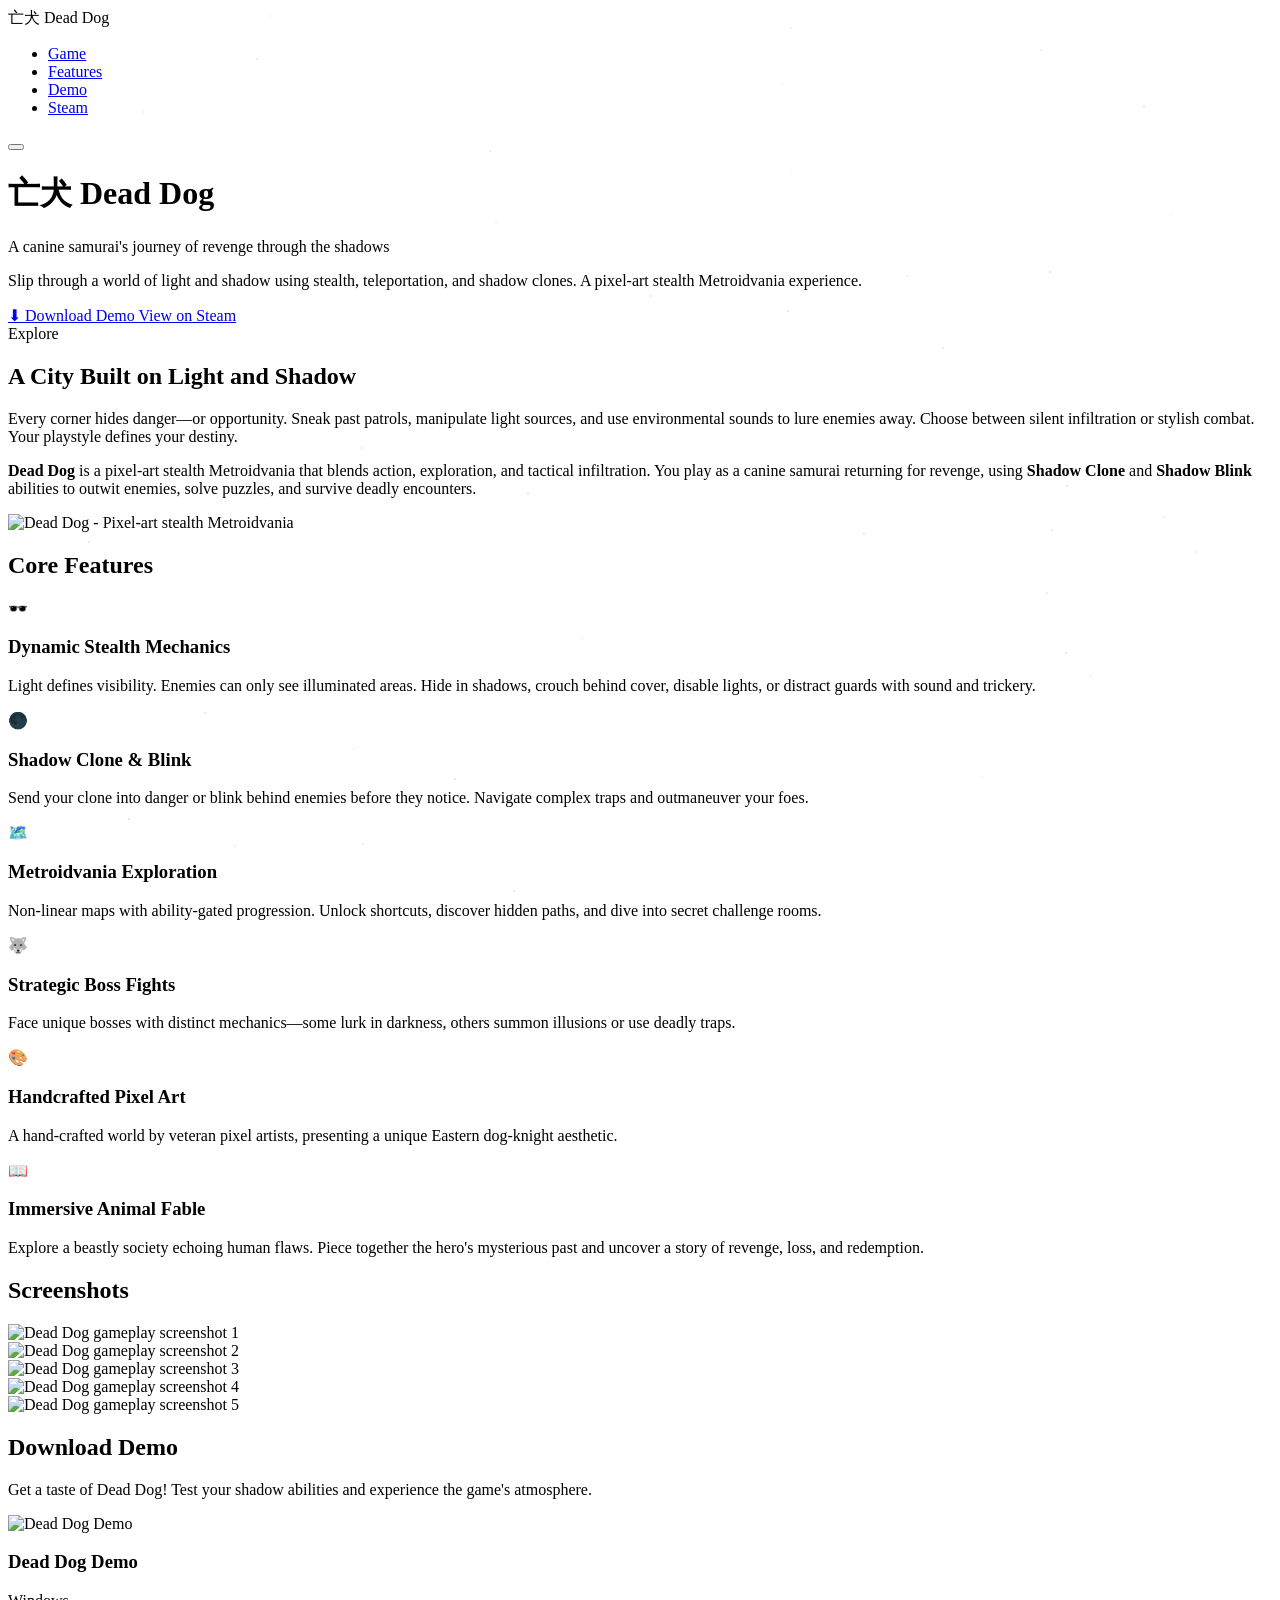
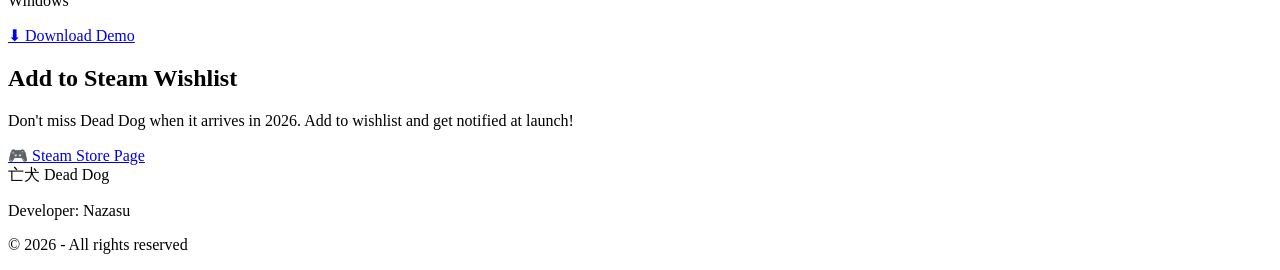
==== index.html @ f7d383f0 "Update and rename 亡犬 Dead Dog _ Stealth Metroidvania.htm to index.html" ====
<!DOCTYPE html>
<html lang="en"><head>
<meta http-equiv="content-type" content="text/html; charset=UTF-8">
    <meta charset="UTF-8">
    <meta name="viewport" content="width=device-width, initial-scale=1.0">
    <title>亡犬 Dead Dog | Stealth Metroidvania</title>
    <link rel="preconnect" href="https://fonts.googleapis.com/">
    <link rel="preconnect" href="https://fonts.gstatic.com/" crossorigin="">
    <link href="%E4%BA%A1%E7%8A%AC%20Dead%20Dog%20_%20Stealth%20Metroidvania_dosyalar/css2.css" rel="stylesheet">
    <link rel="stylesheet" href="%E4%BA%A1%E7%8A%AC%20Dead%20Dog%20_%20Stealth%20Metroidvania_dosyalar/styles.css">
<style>
        @keyframes float {
            0%, 100% { transform: translate(0, 0); opacity: 0.3; }
            25% { transform: translate(10px, -20px); opacity: 0.6; }
            50% { transform: translate(-5px, -40px); opacity: 0.4; }
            75% { transform: translate(15px, -60px); opacity: 0.2; }
        }
    </style></head>
<body>
    <!-- Particle background -->
    <div class="particles" id="particles"><div class="particle" style="position: absolute; width: 2px; height: 2px; background: rgba(212, 168, 83, 0.394); border-radius: 50%; left: 10.0068%; top: 90.8585%; animation: 8.17837s ease-in-out 4.53805s infinite float;"></div><div class="particle" style="position: absolute; width: 2px; height: 2px; background: rgba(212, 168, 83, 0.156); border-radius: 50%; left: 27.6102%; top: 83.1489%; animation: 10.4655s ease-in-out 0.444472s infinite float;"></div><div class="particle" style="position: absolute; width: 2px; height: 2px; background: rgba(212, 168, 83, 0.337); border-radius: 50%; left: 73.6131%; top: 38.5049%; animation: 5.44588s ease-in-out 1.58074s infinite float;"></div><div class="particle" style="position: absolute; width: 2px; height: 2px; background: rgba(212, 168, 83, 0.318); border-radius: 50%; left: 28.2798%; top: 93.6227%; animation: 7.32895s ease-in-out 0.965299s infinite float;"></div><div class="particle" style="position: absolute; width: 2px; height: 2px; background: rgba(212, 168, 83, 0.338); border-radius: 50%; left: 83.2374%; top: 72.4091%; animation: 13.1471s ease-in-out 2.11231s infinite float;"></div><div class="particle" style="position: absolute; width: 2px; height: 2px; background: rgba(212, 168, 83, 0.11); border-radius: 50%; left: 61.0955%; top: 9.23346%; animation: 8.43431s ease-in-out 1.12164s infinite float;"></div><div class="particle" style="position: absolute; width: 2px; height: 2px; background: rgba(212, 168, 83, 0.282); border-radius: 50%; left: 19.9783%; top: 6.46774%; animation: 5.61163s ease-in-out 3.96258s infinite float;"></div><div class="particle" style="position: absolute; width: 2px; height: 2px; background: rgba(212, 168, 83, 0.26); border-radius: 50%; left: 50.7358%; top: 77.1578%; animation: 8.74538s ease-in-out 4.62765s infinite float;"></div><div class="particle" style="position: absolute; width: 2px; height: 2px; background: rgba(212, 168, 83, 0.363); border-radius: 50%; left: 67.43%; top: 59.1725%; animation: 8.5806s ease-in-out 1.9822s infinite float;"></div><div class="particle" style="position: absolute; width: 2px; height: 2px; background: rgba(212, 168, 83, 0.366); border-radius: 50%; left: 81.9692%; top: 30.1529%; animation: 5.19213s ease-in-out 1.39438s infinite float;"></div><div class="particle" style="position: absolute; width: 2px; height: 2px; background: rgba(212, 168, 83, 0.13); border-radius: 50%; left: 20.977%; top: 1.66351%; animation: 8.96888s ease-in-out 3.64156s infinite float;"></div><div class="particle" style="position: absolute; width: 2px; height: 2px; background: rgba(212, 168, 83, 0.339); border-radius: 50%; left: 28.2413%; top: 49.6167%; animation: 13.2369s ease-in-out 0.639628s infinite float;"></div><div class="particle" style="position: absolute; width: 2px; height: 2px; background: rgba(212, 168, 83, 0.114); border-radius: 50%; left: 61.6889%; top: 18.9241%; animation: 8.51031s ease-in-out 4.46686s infinite float;"></div><div class="particle" style="position: absolute; width: 2px; height: 2px; background: rgba(212, 168, 83, 0.176); border-radius: 50%; left: 70.8069%; top: 30.5202%; animation: 11.3601s ease-in-out 3.41678s infinite float;"></div><div class="particle" style="position: absolute; width: 2px; height: 2px; background: rgba(212, 168, 83, 0.37); border-radius: 50%; left: 35.4831%; top: 86.4818%; animation: 12.0825s ease-in-out 3.93768s infinite float;"></div><div class="particle" style="position: absolute; width: 2px; height: 2px; background: rgba(212, 168, 83, 0.351); border-radius: 50%; left: 83.2646%; top: 53.9112%; animation: 8.09622s ease-in-out 2.31198s infinite float;"></div><div class="particle" style="position: absolute; width: 2px; height: 2px; background: rgba(212, 168, 83, 0.325); border-radius: 50%; left: 89.3257%; top: 11.7936%; animation: 13.7192s ease-in-out 2.39403s infinite float;"></div><div class="particle" style="position: absolute; width: 2px; height: 2px; background: rgba(212, 168, 83, 0.186); border-radius: 50%; left: 81.2402%; top: 5.49772%; animation: 9.30309s ease-in-out 2.39985s infinite float;"></div><div class="particle" style="position: absolute; width: 2px; height: 2px; background: rgba(212, 168, 83, 0.235); border-radius: 50%; left: 90.853%; top: 57.3839%; animation: 10.763s ease-in-out 4.27739s infinite float;"></div><div class="particle" style="position: absolute; width: 2px; height: 2px; background: rgba(212, 168, 83, 0.204); border-radius: 50%; left: 18.3117%; top: 93.8467%; animation: 14.603s ease-in-out 0.661325s infinite float;"></div><div class="particle" style="position: absolute; width: 2px; height: 2px; background: rgba(212, 168, 83, 0.156); border-radius: 50%; left: 45.4073%; top: 70.7293%; animation: 7.88731s ease-in-out 2.52663s infinite float;"></div><div class="particle" style="position: absolute; width: 2px; height: 2px; background: rgba(212, 168, 83, 0.206); border-radius: 50%; left: 33.7037%; top: 47.4029%; animation: 11.7595s ease-in-out 0.722897s infinite float;"></div><div class="particle" style="position: absolute; width: 2px; height: 2px; background: rgba(212, 168, 83, 0.124); border-radius: 50%; left: 91.4064%; top: 23.7499%; animation: 6.80279s ease-in-out 3.83564s infinite float;"></div><div class="particle" style="position: absolute; width: 2px; height: 2px; background: rgba(212, 168, 83, 0.3); border-radius: 50%; left: 81.7202%; top: 65.7332%; animation: 5.10546s ease-in-out 1.7214s infinite float;"></div><div class="particle" style="position: absolute; width: 2px; height: 2px; background: rgba(212, 168, 83, 0.139); border-radius: 50%; left: 53.9939%; top: 74.6238%; animation: 13.2296s ease-in-out 3.04839s infinite float;"></div><div class="particle" style="position: absolute; width: 2px; height: 2px; background: rgba(212, 168, 83, 0.274); border-radius: 50%; left: 82.079%; top: 58.8188%; animation: 11.5646s ease-in-out 0.391269s infinite float;"></div><div class="particle" style="position: absolute; width: 2px; height: 2px; background: rgba(212, 168, 83, 0.33); border-radius: 50%; left: 15.9401%; top: 79.1638%; animation: 10.6796s ease-in-out 0.714846s infinite float;"></div><div class="particle" style="position: absolute; width: 2px; height: 2px; background: rgba(212, 168, 83, 0.193); border-radius: 50%; left: 61.7332%; top: 2.96548%; animation: 9.04075s ease-in-out 2.57875s infinite float;"></div><div class="particle" style="position: absolute; width: 2px; height: 2px; background: rgba(212, 168, 83, 0.11); border-radius: 50%; left: 76.6168%; top: 86.1677%; animation: 8.36043s ease-in-out 1.22026s infinite float;"></div><div class="particle" style="position: absolute; width: 2px; height: 2px; background: rgba(212, 168, 83, 0.306); border-radius: 50%; left: 38.195%; top: 16.6642%; animation: 8.25646s ease-in-out 2.84586s infinite float;"></div><div class="particle" style="position: absolute; width: 2px; height: 2px; background: rgba(212, 168, 83, 0.31); border-radius: 50%; left: 50.7493%; top: 32.7383%; animation: 10.4851s ease-in-out 3.05519s infinite float;"></div><div class="particle" style="position: absolute; width: 2px; height: 2px; background: rgba(212, 168, 83, 0.35); border-radius: 50%; left: 41.1641%; top: 54.6651%; animation: 10.0522s ease-in-out 0.0573938s infinite float;"></div><div class="particle" style="position: absolute; width: 2px; height: 2px; background: rgba(212, 168, 83, 0.166); border-radius: 50%; left: 38.6715%; top: 24.5507%; animation: 6.31196s ease-in-out 3.35409s infinite float;"></div><div class="particle" style="position: absolute; width: 2px; height: 2px; background: rgba(212, 168, 83, 0.325); border-radius: 50%; left: 40.0631%; top: 98.8878%; animation: 12.0092s ease-in-out 1.16388s infinite float;"></div><div class="particle" style="position: absolute; width: 2px; height: 2px; background: rgba(212, 168, 83, 0.312); border-radius: 50%; left: 6.85318%; top: 60.135%; animation: 11.8869s ease-in-out 0.542176s infinite float;"></div><div class="particle" style="position: absolute; width: 2px; height: 2px; background: rgba(212, 168, 83, 0.36); border-radius: 50%; left: 61.4869%; top: 34.4218%; animation: 5.81893s ease-in-out 1.4308s infinite float;"></div><div class="particle" style="position: absolute; width: 2px; height: 2px; background: rgba(212, 168, 83, 0.284); border-radius: 50%; left: 93.3743%; top: 61.1875%; animation: 8.09791s ease-in-out 1.45829s infinite float;"></div><div class="particle" style="position: absolute; width: 2px; height: 2px; background: rgba(212, 168, 83, 0.2); border-radius: 50%; left: 85.1703%; top: 75.0139%; animation: 11.9112s ease-in-out 3.6775s infinite float;"></div><div class="particle" style="position: absolute; width: 2px; height: 2px; background: rgba(212, 168, 83, 0.307); border-radius: 50%; left: 7.37075%; top: 62.4628%; animation: 13.0443s ease-in-out 0.0516313s infinite float;"></div><div class="particle" style="position: absolute; width: 2px; height: 2px; background: rgba(212, 168, 83, 0.2); border-radius: 50%; left: 11.0827%; top: 12.3772%; animation: 5.92572s ease-in-out 2.05079s infinite float;"></div></div>
    
    <!-- Navigation -->
    <nav class="navbar scrolled">
        <div class="nav-brand">
            <span class="logo-text">亡犬</span>
            <span class="logo-sub">Dead Dog</span>
        </div>
        <ul class="nav-links">
            <li><a href="#game">Game</a></li>
            <li><a href="#features">Features</a></li>
            <li><a href="#demo">Demo</a></li>
            <li><a href="#steam">Steam</a></li>
        </ul>
        <button class="nav-toggle" aria-label="Menu">
            <span></span>
            <span></span>
            <span></span>
        </button>
    </nav>

    <!-- Hero Section -->
    <header class="hero">
        <div class="hero-bg" style="background-image: url('images/header.jpg');"></div>
        <div class="hero-overlay"></div>
        <div class="hero-content">
            <h1 class="hero-title">
                <span class="title-main">亡犬</span>
                <span class="title-sub">Dead Dog</span>
            </h1>
            <p class="hero-tagline">A canine samurai's journey of revenge through the shadows</p>
            <p class="hero-desc">Slip through a world of light and 
shadow using stealth, teleportation, and shadow clones. A pixel-art 
stealth Metroidvania experience.</p>
            <div class="hero-buttons">
                <a href="#demo" class="btn btn-primary">
                    <span class="btn-icon">⬇</span>
                    Download Demo
                </a>
                <a href="https://store.steampowered.com/app/3686990/_Dead_Dog/" target="_blank" rel="noopener" class="btn btn-secondary">
                    View on Steam
                </a>
            </div>
        </div>
        <div class="hero-scroll">
            <span>Explore</span>
            <div class="scroll-arrow"></div>
        </div>
    </header>

    <!-- About Game -->
    <section id="game" class="section about">
        <div class="container">
            <h2 class="section-title">A City Built on Light and Shadow</h2>
            <div class="about-grid">
                <div class="about-text">
                    <p>Every corner hides danger—or opportunity. Sneak 
past patrols, manipulate light sources, and use environmental sounds to 
lure enemies away. Choose between silent infiltration or stylish combat.
 Your playstyle defines your destiny.</p>
                    <p><strong>Dead Dog</strong> is a pixel-art stealth 
Metroidvania that blends action, exploration, and tactical infiltration.
 You play as a canine samurai returning for revenge, using <strong>Shadow Clone</strong> and <strong>Shadow Blink</strong> abilities to outwit enemies, solve puzzles, and survive deadly encounters.</p>
                </div>
                <div class="about-visual">
                    <div class="pixel-frame">
                        <img src="%E4%BA%A1%E7%8A%AC%20Dead%20Dog%20_%20Stealth%20Metroidvania_dosyalar/capsule.jpg" alt="Dead Dog - Pixel-art stealth Metroidvania" class="game-capsule">
                    </div>
                </div>
            </div>
        </div>
    </section>

    <!-- Features -->
    <section id="features" class="section features">
        <div class="container">
            <h2 class="section-title">Core Features</h2>
            <div class="features-grid">
                <div class="feature-card">
                    <div class="feature-icon">🕶️</div>
                    <h3>Dynamic Stealth Mechanics</h3>
                    <p>Light defines visibility. Enemies can only see 
illuminated areas. Hide in shadows, crouch behind cover, disable lights,
 or distract guards with sound and trickery.</p>
                </div>
                <div class="feature-card">
                    <div class="feature-icon">🌑</div>
                    <h3>Shadow Clone &amp; Blink</h3>
                    <p>Send your clone into danger or blink behind enemies before they notice. Navigate complex traps and outmaneuver your foes.</p>
                </div>
                <div class="feature-card">
                    <div class="feature-icon">🗺️</div>
                    <h3>Metroidvania Exploration</h3>
                    <p>Non-linear maps with ability-gated progression. Unlock shortcuts, discover hidden paths, and dive into secret challenge rooms.</p>
                </div>
                <div class="feature-card">
                    <div class="feature-icon">🐺</div>
                    <h3>Strategic Boss Fights</h3>
                    <p>Face unique bosses with distinct mechanics—some lurk in darkness, others summon illusions or use deadly traps.</p>
                </div>
                <div class="feature-card">
                    <div class="feature-icon">🎨</div>
                    <h3>Handcrafted Pixel Art</h3>
                    <p>A hand-crafted world by veteran pixel artists, presenting a unique Eastern dog-knight aesthetic.</p>
                </div>
                <div class="feature-card">
                    <div class="feature-icon">📖</div>
                    <h3>Immersive Animal Fable</h3>
                    <p>Explore a beastly society echoing human flaws. 
Piece together the hero's mysterious past and uncover a story of 
revenge, loss, and redemption.</p>
                </div>
            </div>
        </div>
    </section>

    <!-- Screenshot Gallery -->
    <section class="section screenshot-section">
        <div class="container">
            <h2 class="section-title">Screenshots</h2>
            <div class="screenshot-gallery">
                <div class="screenshot-frame">
                    <img src="%E4%BA%A1%E7%8A%AC%20Dead%20Dog%20_%20Stealth%20Metroidvania_dosyalar/screenshot1.jpg" alt="Dead Dog gameplay screenshot 1">
                </div>
                <div class="screenshot-frame">
                    <img src="%E4%BA%A1%E7%8A%AC%20Dead%20Dog%20_%20Stealth%20Metroidvania_dosyalar/screenshot2.jpg" alt="Dead Dog gameplay screenshot 2">
                </div>
                <div class="screenshot-frame">
                    <img src="%E4%BA%A1%E7%8A%AC%20Dead%20Dog%20_%20Stealth%20Metroidvania_dosyalar/screenshot3.jpg" alt="Dead Dog gameplay screenshot 3">
                </div>
                <div class="screenshot-frame">
                    <img src="%E4%BA%A1%E7%8A%AC%20Dead%20Dog%20_%20Stealth%20Metroidvania_dosyalar/screenshot4.jpg" alt="Dead Dog gameplay screenshot 4">
                </div>
                <div class="screenshot-frame">
                    <img src="%E4%BA%A1%E7%8A%AC%20Dead%20Dog%20_%20Stealth%20Metroidvania_dosyalar/screenshot5.jpg" alt="Dead Dog gameplay screenshot 5">
                </div>
            </div>
        </div>
    </section>

    <!-- Demo Download -->
    <section id="demo" class="section demo-section">
        <div class="container">
            <h2 class="section-title">Download Demo</h2>
            <p class="demo-desc">Get a taste of Dead Dog! Test your shadow abilities and experience the game's atmosphere.</p>
            <div class="demo-card">
                <div class="demo-content">
                    <img src="%E4%BA%A1%E7%8A%AC%20Dead%20Dog%20_%20Stealth%20Metroidvania_dosyalar/capsule.jpg" alt="Dead Dog Demo" class="demo-thumb">
                    <h3>Dead Dog Demo</h3>
                    <p>Windows</p>
                    <a href="https://download1327.mediafire.com/l8zt0pd8f1pgZxmp6rbVqY4aFz38sQoEYzqAejiaCIjB_NPLsrtwELr89YRwsAdf_7jTMf89yhJEXS-BUh0YEp7gSiNLZX6lLcdfpUMM-tl5oXrYniBZsfRtXc-yndJr512Y5MVhaNrCvf5zTD1Dk_ZmVCzrwzkjte_Gp-k5dfLYyHC9/yu0nguer7b2wonq/DeadDog_Setup.zip" class="btn btn-demo" id="demo-download" target="_blank" rel="noopener">
                        <span class="btn-icon">⬇</span>
                        Download Demo
                    </a>
                  
                </div>
            </div>
        </div>
    </section>

    <!-- Steam -->
    <section id="steam" class="section steam-section">
        <div class="container">
            <h2 class="section-title">Add to Steam Wishlist</h2>
            <p class="steam-desc">Don't miss Dead Dog when it arrives in 2026. Add to wishlist and get notified at launch!</p>
            <a href="https://store.steampowered.com/app/3686990/_Dead_Dog/" target="_blank" rel="noopener" class="btn btn-steam">
                <span class="steam-icon">🎮</span>
                Steam Store Page
            </a>
        </div>
    </section>

    <!-- Footer -->
    <footer class="footer">
        <div class="container">
            <div class="footer-content">
                <div class="footer-brand">亡犬 Dead Dog</div>
                <p class="footer-dev">Developer: Nazasu</p>
                <p class="footer-year">© 2026 - All rights reserved</p>
            </div>
        </div>
    </footer>

    <script src="%E4%BA%A1%E7%8A%AC%20Dead%20Dog%20_%20Stealth%20Metroidvania_dosyalar/script.js"></script>


</body></html>
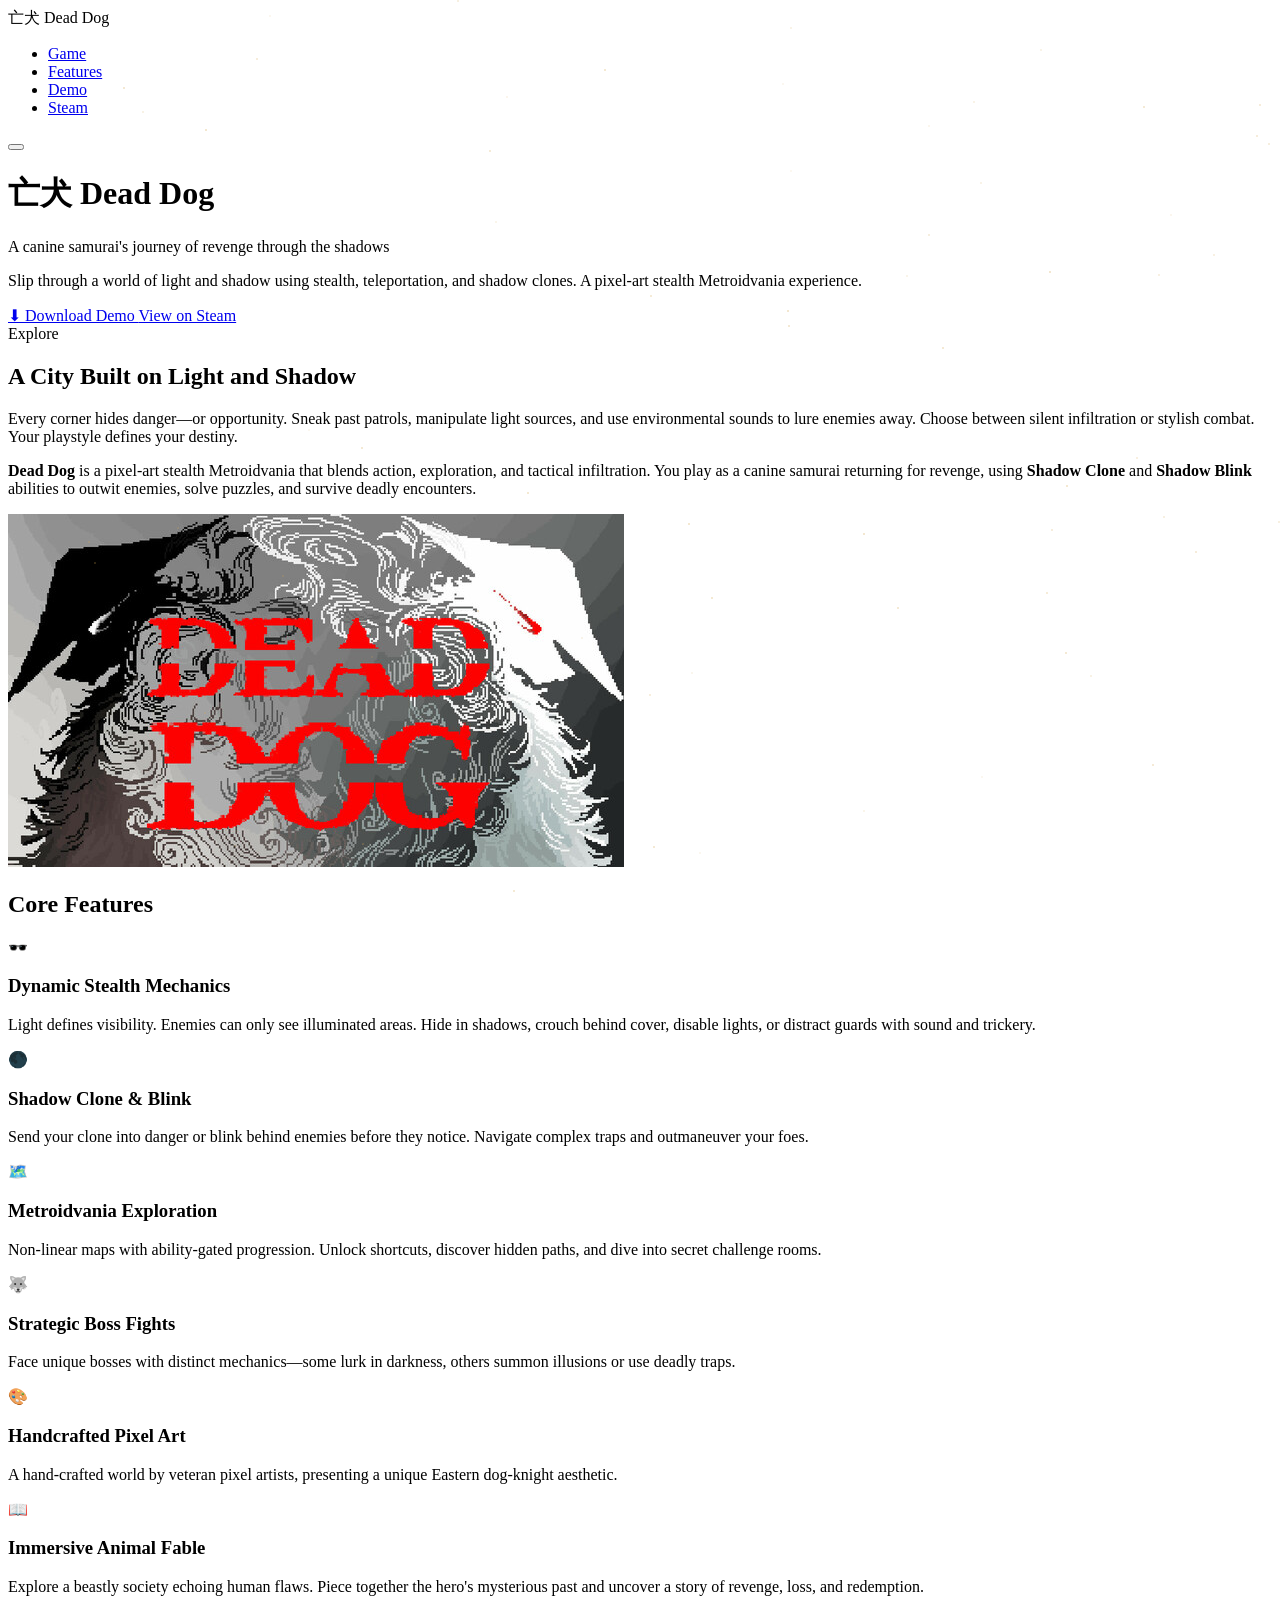
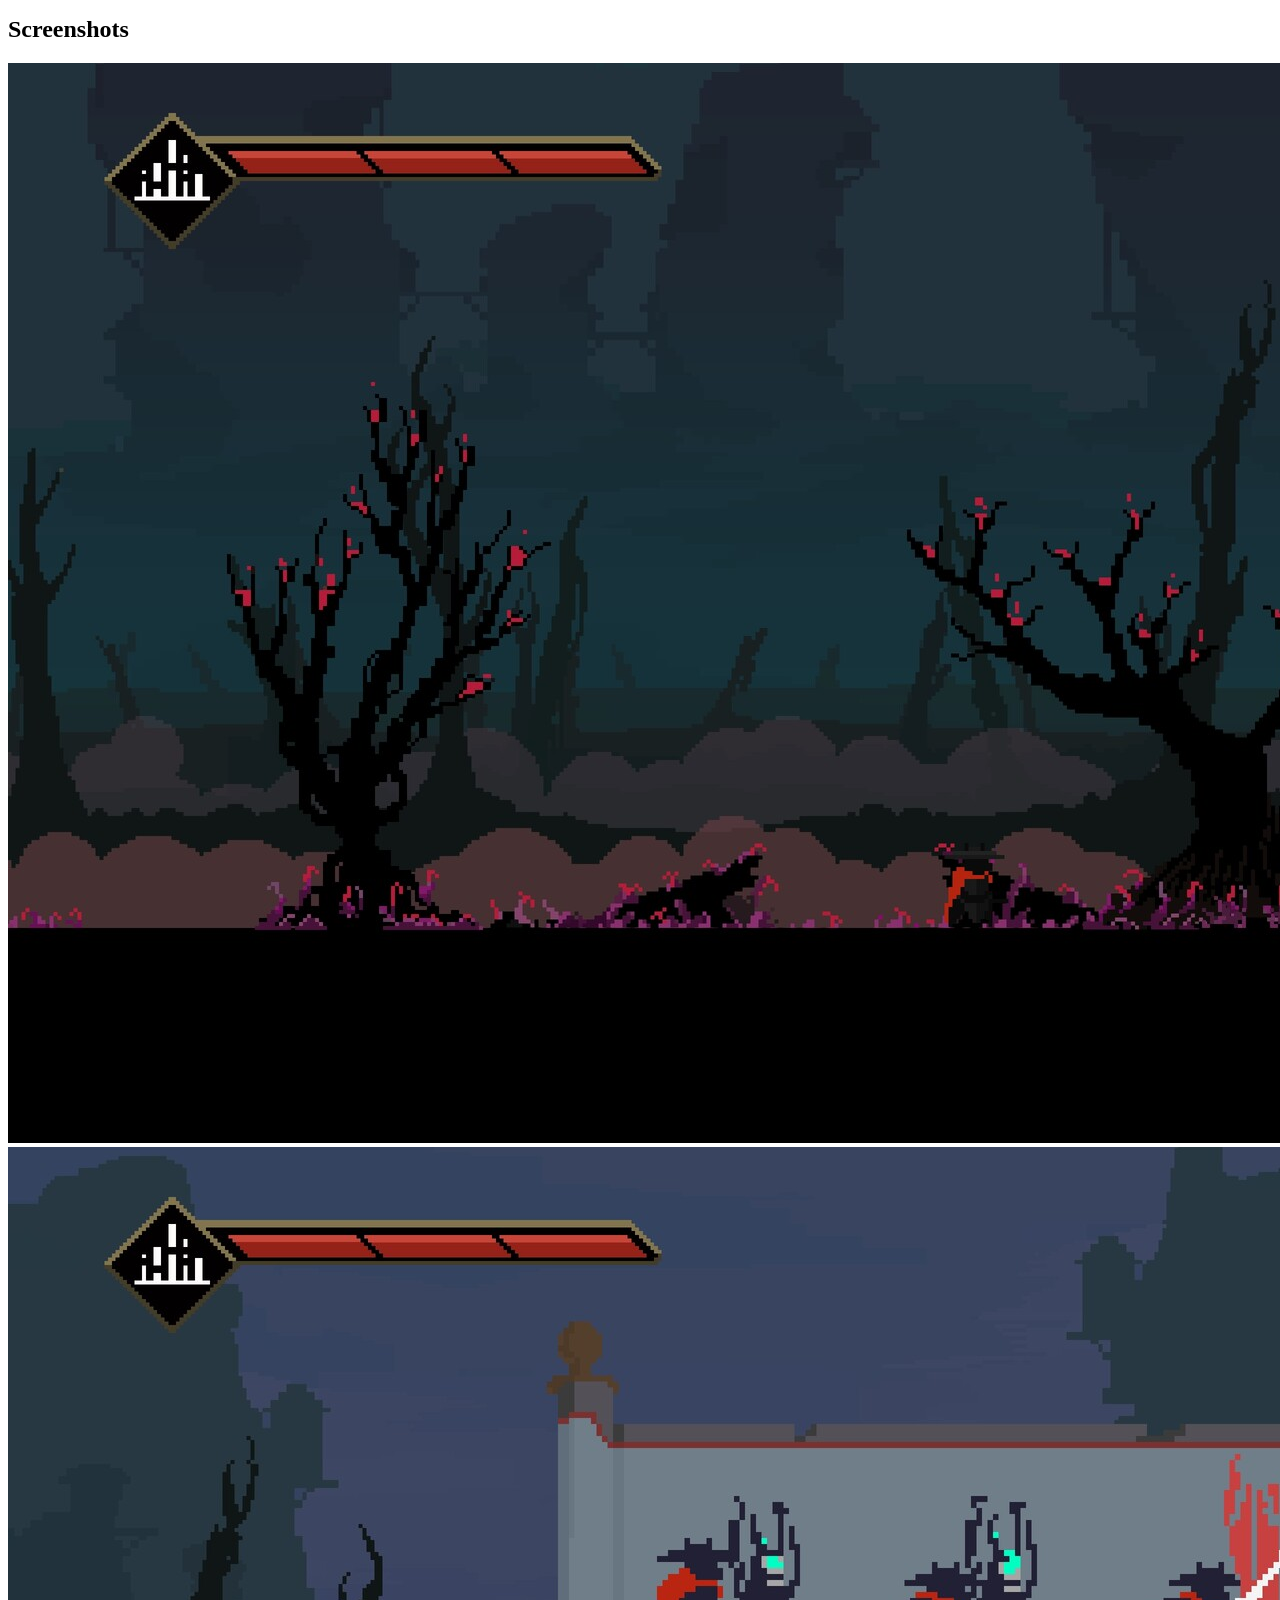
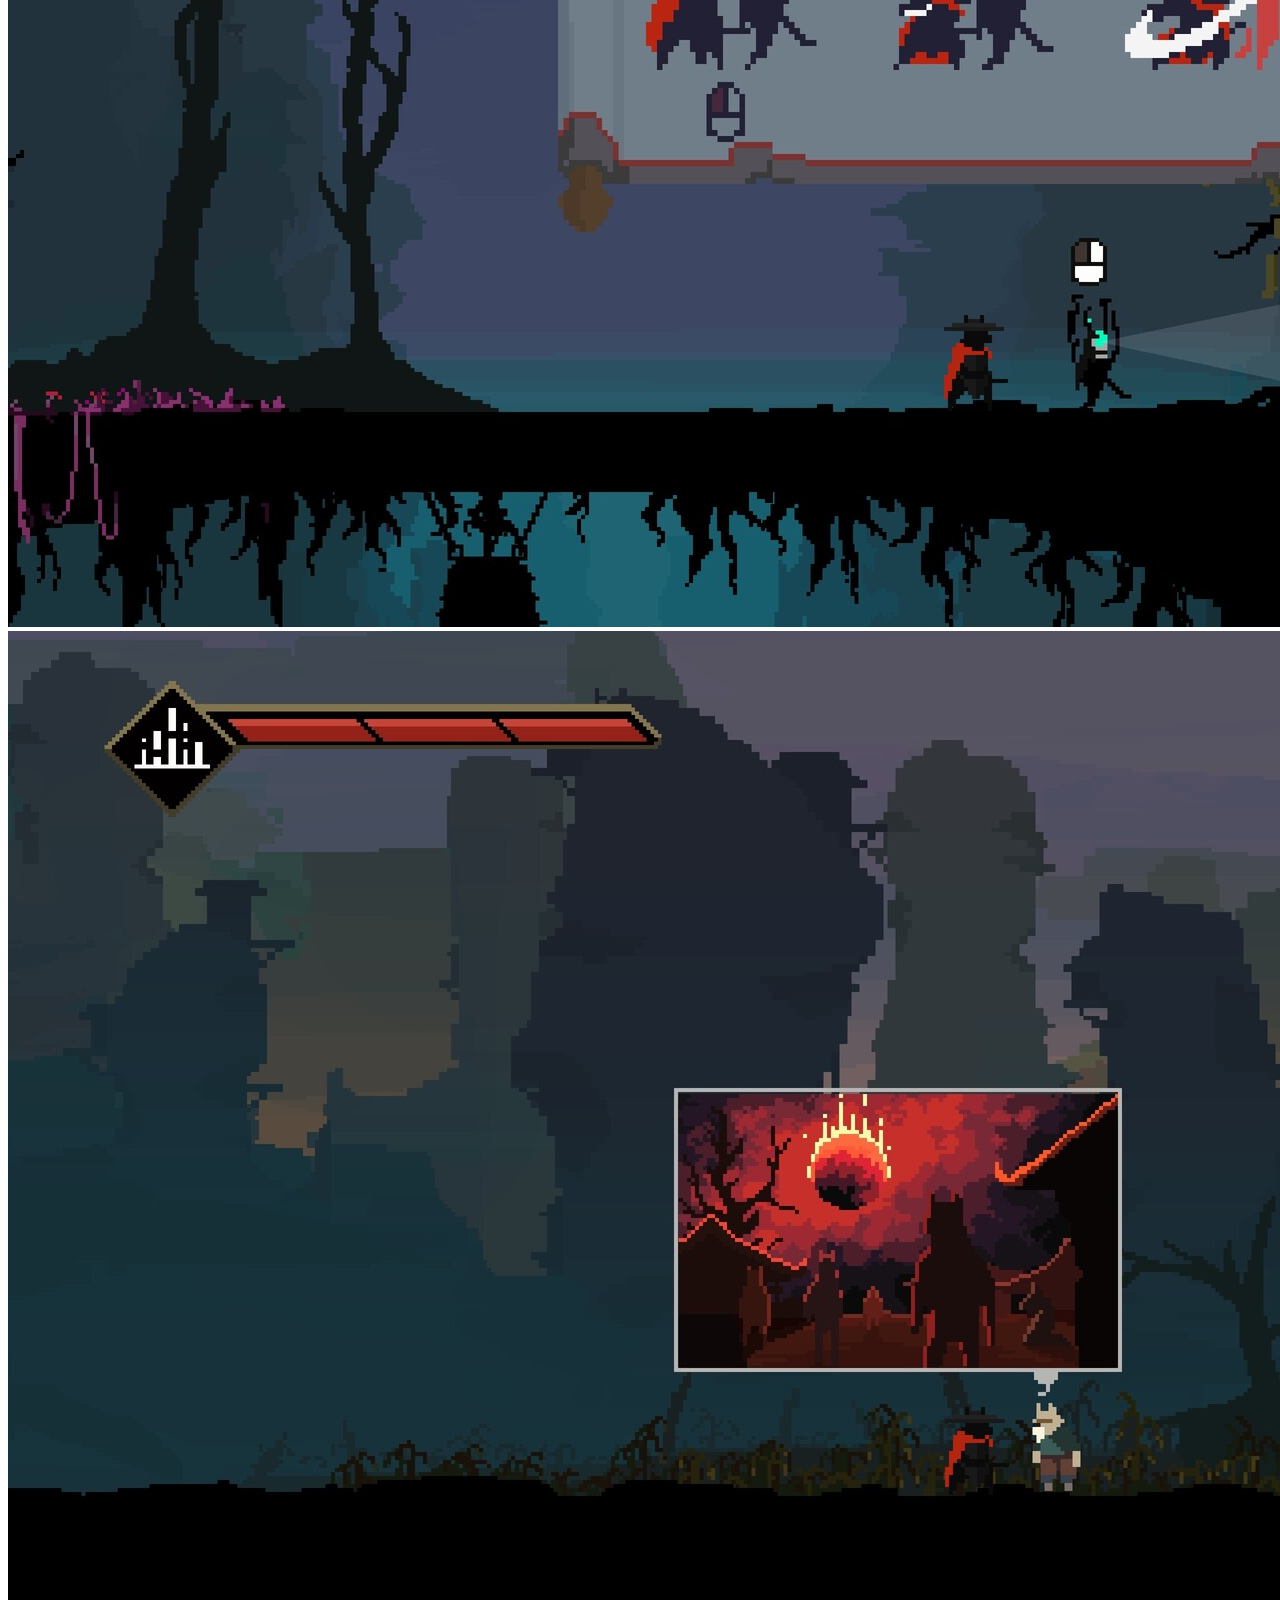
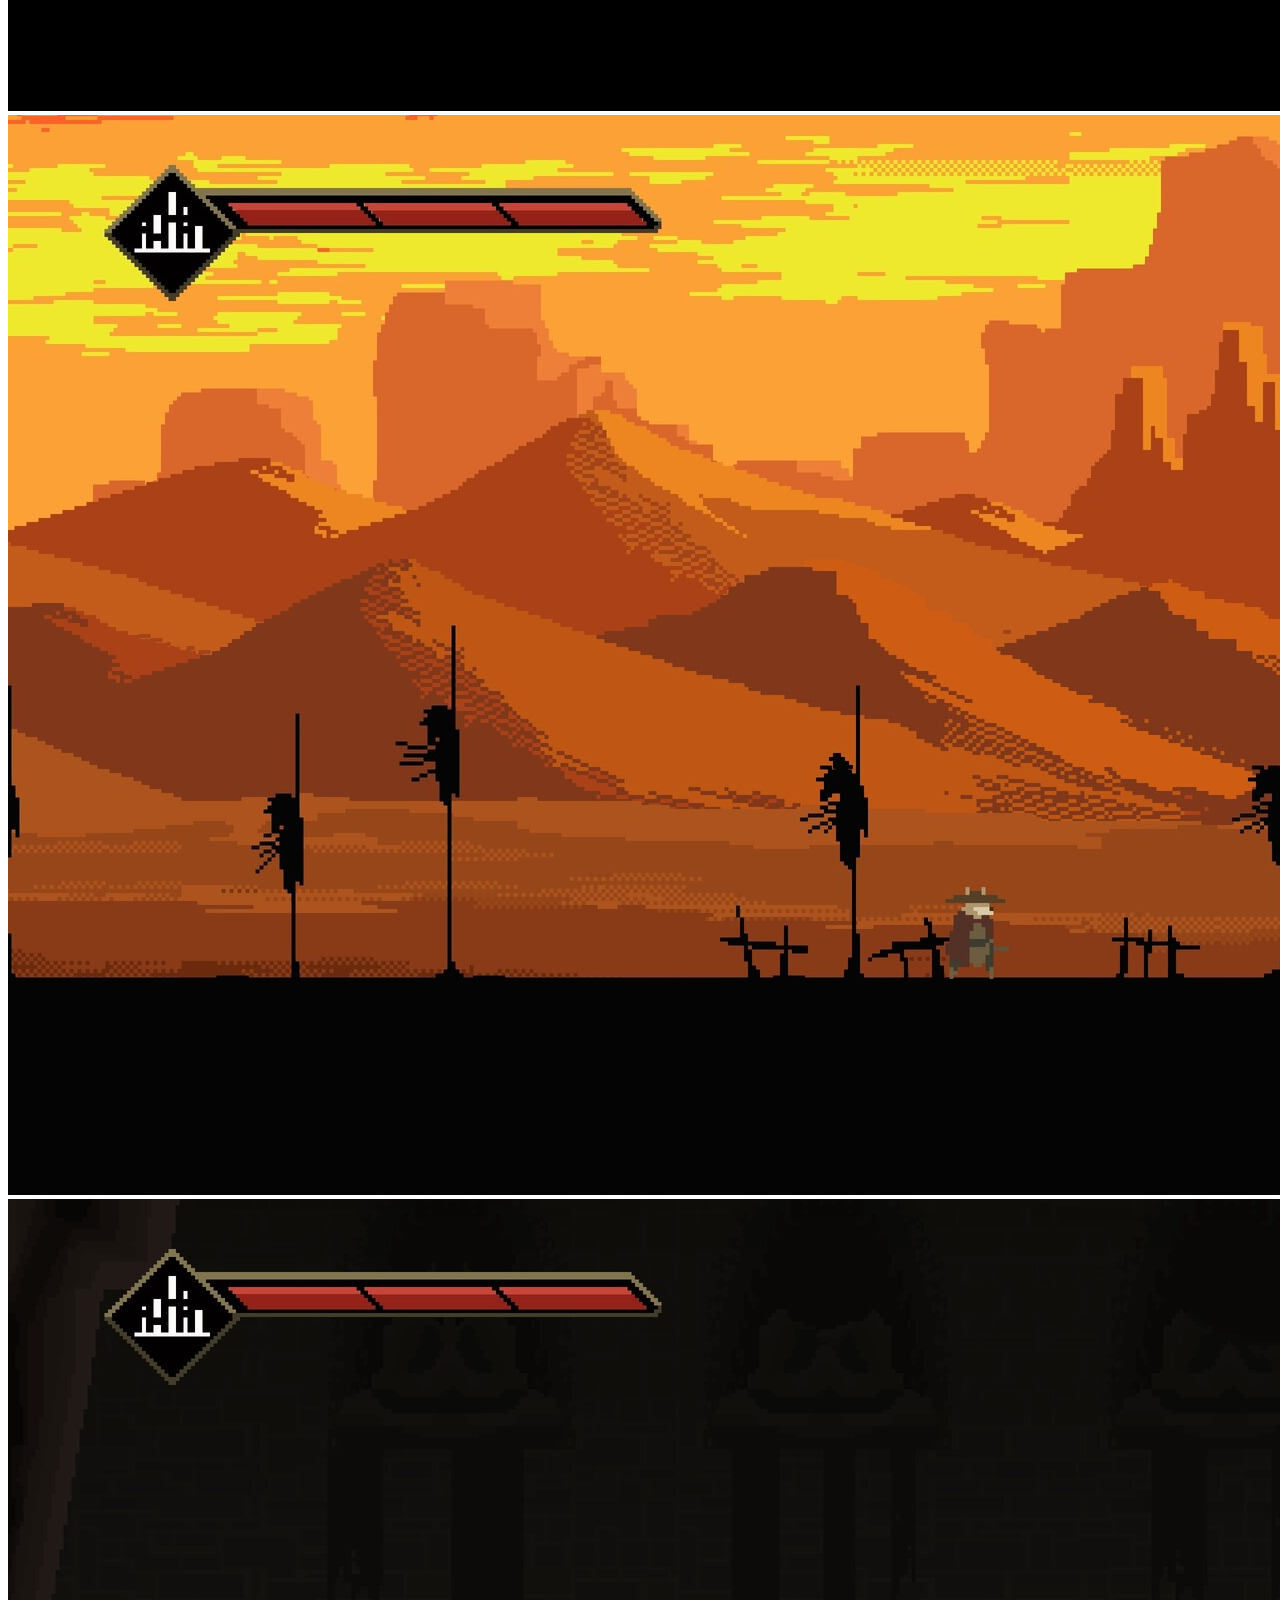
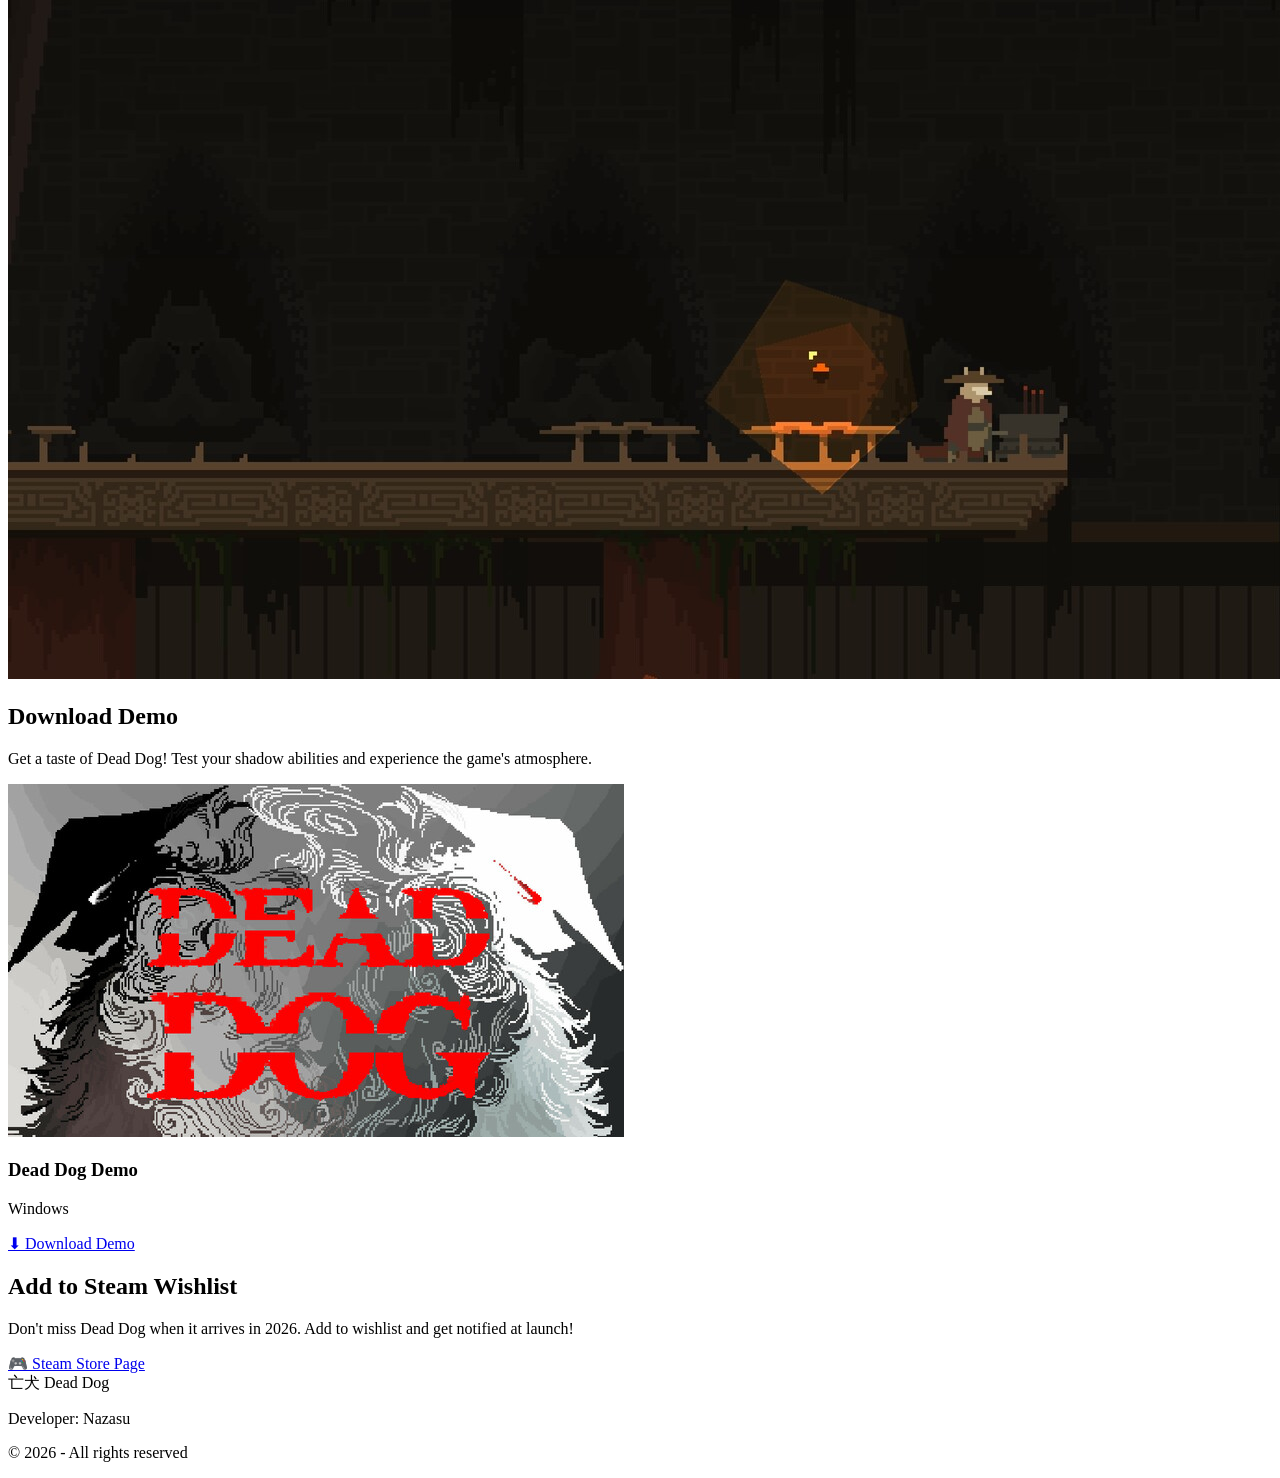
==== commit eab07d89: "Update index.html" ====
--- a/index.html
+++ b/index.html
@@ -6,8 +6,8 @@
     <title>亡犬 Dead Dog | Stealth Metroidvania</title>
     <link rel="preconnect" href="https://fonts.googleapis.com/">
     <link rel="preconnect" href="https://fonts.gstatic.com/" crossorigin="">
-    <link href="%E4%BA%A1%E7%8A%AC%20Dead%20Dog%20_%20Stealth%20Metroidvania_dosyalar/css2.css" rel="stylesheet">
-    <link rel="stylesheet" href="%E4%BA%A1%E7%8A%AC%20Dead%20Dog%20_%20Stealth%20Metroidvania_dosyalar/styles.css">
+    <link href="css2.css" rel="stylesheet">
+    <link rel="stylesheet" href=styles.css">
 <style>
         @keyframes float {
             0%, 100% { transform: translate(0, 0); opacity: 0.3; }
@@ -84,7 +84,7 @@
                 </div>
                 <div class="about-visual">
                     <div class="pixel-frame">
-                        <img src="%E4%BA%A1%E7%8A%AC%20Dead%20Dog%20_%20Stealth%20Metroidvania_dosyalar/capsule.jpg" alt="Dead Dog - Pixel-art stealth Metroidvania" class="game-capsule">
+                        <img src="capsule.jpg" alt="Dead Dog - Pixel-art stealth Metroidvania" class="game-capsule">
                     </div>
                 </div>
             </div>
@@ -140,19 +140,19 @@
             <h2 class="section-title">Screenshots</h2>
             <div class="screenshot-gallery">
                 <div class="screenshot-frame">
-                    <img src="%E4%BA%A1%E7%8A%AC%20Dead%20Dog%20_%20Stealth%20Metroidvania_dosyalar/screenshot1.jpg" alt="Dead Dog gameplay screenshot 1">
-                </div>
-                <div class="screenshot-frame">
-                    <img src="%E4%BA%A1%E7%8A%AC%20Dead%20Dog%20_%20Stealth%20Metroidvania_dosyalar/screenshot2.jpg" alt="Dead Dog gameplay screenshot 2">
-                </div>
-                <div class="screenshot-frame">
-                    <img src="%E4%BA%A1%E7%8A%AC%20Dead%20Dog%20_%20Stealth%20Metroidvania_dosyalar/screenshot3.jpg" alt="Dead Dog gameplay screenshot 3">
-                </div>
-                <div class="screenshot-frame">
-                    <img src="%E4%BA%A1%E7%8A%AC%20Dead%20Dog%20_%20Stealth%20Metroidvania_dosyalar/screenshot4.jpg" alt="Dead Dog gameplay screenshot 4">
-                </div>
-                <div class="screenshot-frame">
-                    <img src="%E4%BA%A1%E7%8A%AC%20Dead%20Dog%20_%20Stealth%20Metroidvania_dosyalar/screenshot5.jpg" alt="Dead Dog gameplay screenshot 5">
+                    <img src="screenshot1.jpg" alt="Dead Dog gameplay screenshot 1">
+                </div>
+                <div class="screenshot-frame">
+                    <img src="screenshot2.jpg" alt="Dead Dog gameplay screenshot 2">
+                </div>
+                <div class="screenshot-frame">
+                    <img src="screenshot3.jpg" alt="Dead Dog gameplay screenshot 3">
+                </div>
+                <div class="screenshot-frame">
+                    <img src="screenshot4.jpg" alt="Dead Dog gameplay screenshot 4">
+                </div>
+                <div class="screenshot-frame">
+                    <img src="screenshot5.jpg" alt="Dead Dog gameplay screenshot 5">
                 </div>
             </div>
         </div>
@@ -165,10 +165,10 @@
             <p class="demo-desc">Get a taste of Dead Dog! Test your shadow abilities and experience the game's atmosphere.</p>
             <div class="demo-card">
                 <div class="demo-content">
-                    <img src="%E4%BA%A1%E7%8A%AC%20Dead%20Dog%20_%20Stealth%20Metroidvania_dosyalar/capsule.jpg" alt="Dead Dog Demo" class="demo-thumb">
+                    <img src="capsule.jpg" alt="Dead Dog Demo" class="demo-thumb">
                     <h3>Dead Dog Demo</h3>
                     <p>Windows</p>
-                    <a href="https://download1327.mediafire.com/l8zt0pd8f1pgZxmp6rbVqY4aFz38sQoEYzqAejiaCIjB_NPLsrtwELr89YRwsAdf_7jTMf89yhJEXS-BUh0YEp7gSiNLZX6lLcdfpUMM-tl5oXrYniBZsfRtXc-yndJr512Y5MVhaNrCvf5zTD1Dk_ZmVCzrwzkjte_Gp-k5dfLYyHC9/yu0nguer7b2wonq/DeadDog_Setup.zip" class="btn btn-demo" id="demo-download" target="_blank" rel="noopener">
+                    <a href="https://gofile.io/d/uewrLF" class="btn btn-demo" id="demo-download" target="_blank" rel="noopener">
                         <span class="btn-icon">⬇</span>
                         Download Demo
                     </a>
@@ -201,7 +201,7 @@
         </div>
     </footer>
 
-    <script src="%E4%BA%A1%E7%8A%AC%20Dead%20Dog%20_%20Stealth%20Metroidvania_dosyalar/script.js"></script>
+    <script src="script.js"></script>
 
 
 </body></html>
--- a/css2.css
+++ b/css2.css
@@ -0,0 +1,365 @@
+/* cyrillic-ext */
+@font-face {
+  font-family: 'Noto Sans';
+  font-style: normal;
+  font-weight: 300;
+  font-stretch: 100%;
+  font-display: swap;
+  src: url(https://fonts.gstatic.com/s/notosans/v42/o-0bIpQlx3QUlC5A4PNB6Ryti20_6n1iPHjc5aPdu3mnPyxVihg0.woff2) format('woff2');
+  unicode-range: U+0460-052F, U+1C80-1C8A, U+20B4, U+2DE0-2DFF, U+A640-A69F, U+FE2E-FE2F;
+}
+/* cyrillic */
+@font-face {
+  font-family: 'Noto Sans';
+  font-style: normal;
+  font-weight: 300;
+  font-stretch: 100%;
+  font-display: swap;
+  src: url(https://fonts.gstatic.com/s/notosans/v42/o-0bIpQlx3QUlC5A4PNB6Ryti20_6n1iPHjc5ardu3mnPyxVihg0.woff2) format('woff2');
+  unicode-range: U+0301, U+0400-045F, U+0490-0491, U+04B0-04B1, U+2116;
+}
+/* devanagari */
+@font-face {
+  font-family: 'Noto Sans';
+  font-style: normal;
+  font-weight: 300;
+  font-stretch: 100%;
+  font-display: swap;
+  src: url(https://fonts.gstatic.com/s/notosans/v42/o-0bIpQlx3QUlC5A4PNB6Ryti20_6n1iPHjc5a_du3mnPyxVihg0.woff2) format('woff2');
+  unicode-range: U+0900-097F, U+1CD0-1CF9, U+200C-200D, U+20A8, U+20B9, U+20F0, U+25CC, U+A830-A839, U+A8E0-A8FF, U+11B00-11B09;
+}
+/* greek-ext */
+@font-face {
+  font-family: 'Noto Sans';
+  font-style: normal;
+  font-weight: 300;
+  font-stretch: 100%;
+  font-display: swap;
+  src: url(https://fonts.gstatic.com/s/notosans/v42/o-0bIpQlx3QUlC5A4PNB6Ryti20_6n1iPHjc5aLdu3mnPyxVihg0.woff2) format('woff2');
+  unicode-range: U+1F00-1FFF;
+}
+/* greek */
+@font-face {
+  font-family: 'Noto Sans';
+  font-style: normal;
+  font-weight: 300;
+  font-stretch: 100%;
+  font-display: swap;
+  src: url(https://fonts.gstatic.com/s/notosans/v42/o-0bIpQlx3QUlC5A4PNB6Ryti20_6n1iPHjc5a3du3mnPyxVihg0.woff2) format('woff2');
+  unicode-range: U+0370-0377, U+037A-037F, U+0384-038A, U+038C, U+038E-03A1, U+03A3-03FF;
+}
+/* vietnamese */
+@font-face {
+  font-family: 'Noto Sans';
+  font-style: normal;
+  font-weight: 300;
+  font-stretch: 100%;
+  font-display: swap;
+  src: url(https://fonts.gstatic.com/s/notosans/v42/o-0bIpQlx3QUlC5A4PNB6Ryti20_6n1iPHjc5aHdu3mnPyxVihg0.woff2) format('woff2');
+  unicode-range: U+0102-0103, U+0110-0111, U+0128-0129, U+0168-0169, U+01A0-01A1, U+01AF-01B0, U+0300-0301, U+0303-0304, U+0308-0309, U+0323, U+0329, U+1EA0-1EF9, U+20AB;
+}
+/* latin-ext */
+@font-face {
+  font-family: 'Noto Sans';
+  font-style: normal;
+  font-weight: 300;
+  font-stretch: 100%;
+  font-display: swap;
+  src: url(https://fonts.gstatic.com/s/notosans/v42/o-0bIpQlx3QUlC5A4PNB6Ryti20_6n1iPHjc5aDdu3mnPyxVihg0.woff2) format('woff2');
+  unicode-range: U+0100-02BA, U+02BD-02C5, U+02C7-02CC, U+02CE-02D7, U+02DD-02FF, U+0304, U+0308, U+0329, U+1D00-1DBF, U+1E00-1E9F, U+1EF2-1EFF, U+2020, U+20A0-20AB, U+20AD-20C0, U+2113, U+2C60-2C7F, U+A720-A7FF;
+}
+/* latin */
+@font-face {
+  font-family: 'Noto Sans';
+  font-style: normal;
+  font-weight: 300;
+  font-stretch: 100%;
+  font-display: swap;
+  src: url(https://fonts.gstatic.com/s/notosans/v42/o-0bIpQlx3QUlC5A4PNB6Ryti20_6n1iPHjc5a7du3mnPyxVig.woff2) format('woff2');
+  unicode-range: U+0000-00FF, U+0131, U+0152-0153, U+02BB-02BC, U+02C6, U+02DA, U+02DC, U+0304, U+0308, U+0329, U+2000-206F, U+20AC, U+2122, U+2191, U+2193, U+2212, U+2215, U+FEFF, U+FFFD;
+}
+/* cyrillic-ext */
+@font-face {
+  font-family: 'Noto Sans';
+  font-style: normal;
+  font-weight: 400;
+  font-stretch: 100%;
+  font-display: swap;
+  src: url(https://fonts.gstatic.com/s/notosans/v42/o-0bIpQlx3QUlC5A4PNB6Ryti20_6n1iPHjc5aPdu3mnPyxVihg0.woff2) format('woff2');
+  unicode-range: U+0460-052F, U+1C80-1C8A, U+20B4, U+2DE0-2DFF, U+A640-A69F, U+FE2E-FE2F;
+}
+/* cyrillic */
+@font-face {
+  font-family: 'Noto Sans';
+  font-style: normal;
+  font-weight: 400;
+  font-stretch: 100%;
+  font-display: swap;
+  src: url(https://fonts.gstatic.com/s/notosans/v42/o-0bIpQlx3QUlC5A4PNB6Ryti20_6n1iPHjc5ardu3mnPyxVihg0.woff2) format('woff2');
+  unicode-range: U+0301, U+0400-045F, U+0490-0491, U+04B0-04B1, U+2116;
+}
+/* devanagari */
+@font-face {
+  font-family: 'Noto Sans';
+  font-style: normal;
+  font-weight: 400;
+  font-stretch: 100%;
+  font-display: swap;
+  src: url(https://fonts.gstatic.com/s/notosans/v42/o-0bIpQlx3QUlC5A4PNB6Ryti20_6n1iPHjc5a_du3mnPyxVihg0.woff2) format('woff2');
+  unicode-range: U+0900-097F, U+1CD0-1CF9, U+200C-200D, U+20A8, U+20B9, U+20F0, U+25CC, U+A830-A839, U+A8E0-A8FF, U+11B00-11B09;
+}
+/* greek-ext */
+@font-face {
+  font-family: 'Noto Sans';
+  font-style: normal;
+  font-weight: 400;
+  font-stretch: 100%;
+  font-display: swap;
+  src: url(https://fonts.gstatic.com/s/notosans/v42/o-0bIpQlx3QUlC5A4PNB6Ryti20_6n1iPHjc5aLdu3mnPyxVihg0.woff2) format('woff2');
+  unicode-range: U+1F00-1FFF;
+}
+/* greek */
+@font-face {
+  font-family: 'Noto Sans';
+  font-style: normal;
+  font-weight: 400;
+  font-stretch: 100%;
+  font-display: swap;
+  src: url(https://fonts.gstatic.com/s/notosans/v42/o-0bIpQlx3QUlC5A4PNB6Ryti20_6n1iPHjc5a3du3mnPyxVihg0.woff2) format('woff2');
+  unicode-range: U+0370-0377, U+037A-037F, U+0384-038A, U+038C, U+038E-03A1, U+03A3-03FF;
+}
+/* vietnamese */
+@font-face {
+  font-family: 'Noto Sans';
+  font-style: normal;
+  font-weight: 400;
+  font-stretch: 100%;
+  font-display: swap;
+  src: url(https://fonts.gstatic.com/s/notosans/v42/o-0bIpQlx3QUlC5A4PNB6Ryti20_6n1iPHjc5aHdu3mnPyxVihg0.woff2) format('woff2');
+  unicode-range: U+0102-0103, U+0110-0111, U+0128-0129, U+0168-0169, U+01A0-01A1, U+01AF-01B0, U+0300-0301, U+0303-0304, U+0308-0309, U+0323, U+0329, U+1EA0-1EF9, U+20AB;
+}
+/* latin-ext */
+@font-face {
+  font-family: 'Noto Sans';
+  font-style: normal;
+  font-weight: 400;
+  font-stretch: 100%;
+  font-display: swap;
+  src: url(https://fonts.gstatic.com/s/notosans/v42/o-0bIpQlx3QUlC5A4PNB6Ryti20_6n1iPHjc5aDdu3mnPyxVihg0.woff2) format('woff2');
+  unicode-range: U+0100-02BA, U+02BD-02C5, U+02C7-02CC, U+02CE-02D7, U+02DD-02FF, U+0304, U+0308, U+0329, U+1D00-1DBF, U+1E00-1E9F, U+1EF2-1EFF, U+2020, U+20A0-20AB, U+20AD-20C0, U+2113, U+2C60-2C7F, U+A720-A7FF;
+}
+/* latin */
+@font-face {
+  font-family: 'Noto Sans';
+  font-style: normal;
+  font-weight: 400;
+  font-stretch: 100%;
+  font-display: swap;
+  src: url(https://fonts.gstatic.com/s/notosans/v42/o-0bIpQlx3QUlC5A4PNB6Ryti20_6n1iPHjc5a7du3mnPyxVig.woff2) format('woff2');
+  unicode-range: U+0000-00FF, U+0131, U+0152-0153, U+02BB-02BC, U+02C6, U+02DA, U+02DC, U+0304, U+0308, U+0329, U+2000-206F, U+20AC, U+2122, U+2191, U+2193, U+2212, U+2215, U+FEFF, U+FFFD;
+}
+/* cyrillic-ext */
+@font-face {
+  font-family: 'Noto Sans';
+  font-style: normal;
+  font-weight: 600;
+  font-stretch: 100%;
+  font-display: swap;
+  src: url(https://fonts.gstatic.com/s/notosans/v42/o-0bIpQlx3QUlC5A4PNB6Ryti20_6n1iPHjc5aPdu3mnPyxVihg0.woff2) format('woff2');
+  unicode-range: U+0460-052F, U+1C80-1C8A, U+20B4, U+2DE0-2DFF, U+A640-A69F, U+FE2E-FE2F;
+}
+/* cyrillic */
+@font-face {
+  font-family: 'Noto Sans';
+  font-style: normal;
+  font-weight: 600;
+  font-stretch: 100%;
+  font-display: swap;
+  src: url(https://fonts.gstatic.com/s/notosans/v42/o-0bIpQlx3QUlC5A4PNB6Ryti20_6n1iPHjc5ardu3mnPyxVihg0.woff2) format('woff2');
+  unicode-range: U+0301, U+0400-045F, U+0490-0491, U+04B0-04B1, U+2116;
+}
+/* devanagari */
+@font-face {
+  font-family: 'Noto Sans';
+  font-style: normal;
+  font-weight: 600;
+  font-stretch: 100%;
+  font-display: swap;
+  src: url(https://fonts.gstatic.com/s/notosans/v42/o-0bIpQlx3QUlC5A4PNB6Ryti20_6n1iPHjc5a_du3mnPyxVihg0.woff2) format('woff2');
+  unicode-range: U+0900-097F, U+1CD0-1CF9, U+200C-200D, U+20A8, U+20B9, U+20F0, U+25CC, U+A830-A839, U+A8E0-A8FF, U+11B00-11B09;
+}
+/* greek-ext */
+@font-face {
+  font-family: 'Noto Sans';
+  font-style: normal;
+  font-weight: 600;
+  font-stretch: 100%;
+  font-display: swap;
+  src: url(https://fonts.gstatic.com/s/notosans/v42/o-0bIpQlx3QUlC5A4PNB6Ryti20_6n1iPHjc5aLdu3mnPyxVihg0.woff2) format('woff2');
+  unicode-range: U+1F00-1FFF;
+}
+/* greek */
+@font-face {
+  font-family: 'Noto Sans';
+  font-style: normal;
+  font-weight: 600;
+  font-stretch: 100%;
+  font-display: swap;
+  src: url(https://fonts.gstatic.com/s/notosans/v42/o-0bIpQlx3QUlC5A4PNB6Ryti20_6n1iPHjc5a3du3mnPyxVihg0.woff2) format('woff2');
+  unicode-range: U+0370-0377, U+037A-037F, U+0384-038A, U+038C, U+038E-03A1, U+03A3-03FF;
+}
+/* vietnamese */
+@font-face {
+  font-family: 'Noto Sans';
+  font-style: normal;
+  font-weight: 600;
+  font-stretch: 100%;
+  font-display: swap;
+  src: url(https://fonts.gstatic.com/s/notosans/v42/o-0bIpQlx3QUlC5A4PNB6Ryti20_6n1iPHjc5aHdu3mnPyxVihg0.woff2) format('woff2');
+  unicode-range: U+0102-0103, U+0110-0111, U+0128-0129, U+0168-0169, U+01A0-01A1, U+01AF-01B0, U+0300-0301, U+0303-0304, U+0308-0309, U+0323, U+0329, U+1EA0-1EF9, U+20AB;
+}
+/* latin-ext */
+@font-face {
+  font-family: 'Noto Sans';
+  font-style: normal;
+  font-weight: 600;
+  font-stretch: 100%;
+  font-display: swap;
+  src: url(https://fonts.gstatic.com/s/notosans/v42/o-0bIpQlx3QUlC5A4PNB6Ryti20_6n1iPHjc5aDdu3mnPyxVihg0.woff2) format('woff2');
+  unicode-range: U+0100-02BA, U+02BD-02C5, U+02C7-02CC, U+02CE-02D7, U+02DD-02FF, U+0304, U+0308, U+0329, U+1D00-1DBF, U+1E00-1E9F, U+1EF2-1EFF, U+2020, U+20A0-20AB, U+20AD-20C0, U+2113, U+2C60-2C7F, U+A720-A7FF;
+}
+/* latin */
+@font-face {
+  font-family: 'Noto Sans';
+  font-style: normal;
+  font-weight: 600;
+  font-stretch: 100%;
+  font-display: swap;
+  src: url(https://fonts.gstatic.com/s/notosans/v42/o-0bIpQlx3QUlC5A4PNB6Ryti20_6n1iPHjc5a7du3mnPyxVig.woff2) format('woff2');
+  unicode-range: U+0000-00FF, U+0131, U+0152-0153, U+02BB-02BC, U+02C6, U+02DA, U+02DC, U+0304, U+0308, U+0329, U+2000-206F, U+20AC, U+2122, U+2191, U+2193, U+2212, U+2215, U+FEFF, U+FFFD;
+}
+/* cyrillic-ext */
+@font-face {
+  font-family: 'Noto Sans';
+  font-style: normal;
+  font-weight: 700;
+  font-stretch: 100%;
+  font-display: swap;
+  src: url(https://fonts.gstatic.com/s/notosans/v42/o-0bIpQlx3QUlC5A4PNB6Ryti20_6n1iPHjc5aPdu3mnPyxVihg0.woff2) format('woff2');
+  unicode-range: U+0460-052F, U+1C80-1C8A, U+20B4, U+2DE0-2DFF, U+A640-A69F, U+FE2E-FE2F;
+}
+/* cyrillic */
+@font-face {
+  font-family: 'Noto Sans';
+  font-style: normal;
+  font-weight: 700;
+  font-stretch: 100%;
+  font-display: swap;
+  src: url(https://fonts.gstatic.com/s/notosans/v42/o-0bIpQlx3QUlC5A4PNB6Ryti20_6n1iPHjc5ardu3mnPyxVihg0.woff2) format('woff2');
+  unicode-range: U+0301, U+0400-045F, U+0490-0491, U+04B0-04B1, U+2116;
+}
+/* devanagari */
+@font-face {
+  font-family: 'Noto Sans';
+  font-style: normal;
+  font-weight: 700;
+  font-stretch: 100%;
+  font-display: swap;
+  src: url(https://fonts.gstatic.com/s/notosans/v42/o-0bIpQlx3QUlC5A4PNB6Ryti20_6n1iPHjc5a_du3mnPyxVihg0.woff2) format('woff2');
+  unicode-range: U+0900-097F, U+1CD0-1CF9, U+200C-200D, U+20A8, U+20B9, U+20F0, U+25CC, U+A830-A839, U+A8E0-A8FF, U+11B00-11B09;
+}
+/* greek-ext */
+@font-face {
+  font-family: 'Noto Sans';
+  font-style: normal;
+  font-weight: 700;
+  font-stretch: 100%;
+  font-display: swap;
+  src: url(https://fonts.gstatic.com/s/notosans/v42/o-0bIpQlx3QUlC5A4PNB6Ryti20_6n1iPHjc5aLdu3mnPyxVihg0.woff2) format('woff2');
+  unicode-range: U+1F00-1FFF;
+}
+/* greek */
+@font-face {
+  font-family: 'Noto Sans';
+  font-style: normal;
+  font-weight: 700;
+  font-stretch: 100%;
+  font-display: swap;
+  src: url(https://fonts.gstatic.com/s/notosans/v42/o-0bIpQlx3QUlC5A4PNB6Ryti20_6n1iPHjc5a3du3mnPyxVihg0.woff2) format('woff2');
+  unicode-range: U+0370-0377, U+037A-037F, U+0384-038A, U+038C, U+038E-03A1, U+03A3-03FF;
+}
+/* vietnamese */
+@font-face {
+  font-family: 'Noto Sans';
+  font-style: normal;
+  font-weight: 700;
+  font-stretch: 100%;
+  font-display: swap;
+  src: url(https://fonts.gstatic.com/s/notosans/v42/o-0bIpQlx3QUlC5A4PNB6Ryti20_6n1iPHjc5aHdu3mnPyxVihg0.woff2) format('woff2');
+  unicode-range: U+0102-0103, U+0110-0111, U+0128-0129, U+0168-0169, U+01A0-01A1, U+01AF-01B0, U+0300-0301, U+0303-0304, U+0308-0309, U+0323, U+0329, U+1EA0-1EF9, U+20AB;
+}
+/* latin-ext */
+@font-face {
+  font-family: 'Noto Sans';
+  font-style: normal;
+  font-weight: 700;
+  font-stretch: 100%;
+  font-display: swap;
+  src: url(https://fonts.gstatic.com/s/notosans/v42/o-0bIpQlx3QUlC5A4PNB6Ryti20_6n1iPHjc5aDdu3mnPyxVihg0.woff2) format('woff2');
+  unicode-range: U+0100-02BA, U+02BD-02C5, U+02C7-02CC, U+02CE-02D7, U+02DD-02FF, U+0304, U+0308, U+0329, U+1D00-1DBF, U+1E00-1E9F, U+1EF2-1EFF, U+2020, U+20A0-20AB, U+20AD-20C0, U+2113, U+2C60-2C7F, U+A720-A7FF;
+}
+/* latin */
+@font-face {
+  font-family: 'Noto Sans';
+  font-style: normal;
+  font-weight: 700;
+  font-stretch: 100%;
+  font-display: swap;
+  src: url(https://fonts.gstatic.com/s/notosans/v42/o-0bIpQlx3QUlC5A4PNB6Ryti20_6n1iPHjc5a7du3mnPyxVig.woff2) format('woff2');
+  unicode-range: U+0000-00FF, U+0131, U+0152-0153, U+02BB-02BC, U+02C6, U+02DA, U+02DC, U+0304, U+0308, U+0329, U+2000-206F, U+20AC, U+2122, U+2191, U+2193, U+2212, U+2215, U+FEFF, U+FFFD;
+}
+/* cyrillic-ext */
+@font-face {
+  font-family: 'Press Start 2P';
+  font-style: normal;
+  font-weight: 400;
+  font-display: swap;
+  src: url(https://fonts.gstatic.com/s/pressstart2p/v16/e3t4euO8T-267oIAQAu6jDQyK3nYivN04w.woff2) format('woff2');
+  unicode-range: U+0460-052F, U+1C80-1C8A, U+20B4, U+2DE0-2DFF, U+A640-A69F, U+FE2E-FE2F;
+}
+/* cyrillic */
+@font-face {
+  font-family: 'Press Start 2P';
+  font-style: normal;
+  font-weight: 400;
+  font-display: swap;
+  src: url(https://fonts.gstatic.com/s/pressstart2p/v16/e3t4euO8T-267oIAQAu6jDQyK3nRivN04w.woff2) format('woff2');
+  unicode-range: U+0301, U+0400-045F, U+0490-0491, U+04B0-04B1, U+2116;
+}
+/* greek */
+@font-face {
+  font-family: 'Press Start 2P';
+  font-style: normal;
+  font-weight: 400;
+  font-display: swap;
+  src: url(https://fonts.gstatic.com/s/pressstart2p/v16/e3t4euO8T-267oIAQAu6jDQyK3nWivN04w.woff2) format('woff2');
+  unicode-range: U+0370-0377, U+037A-037F, U+0384-038A, U+038C, U+038E-03A1, U+03A3-03FF;
+}
+/* latin-ext */
+@font-face {
+  font-family: 'Press Start 2P';
+  font-style: normal;
+  font-weight: 400;
+  font-display: swap;
+  src: url(https://fonts.gstatic.com/s/pressstart2p/v16/e3t4euO8T-267oIAQAu6jDQyK3nbivN04w.woff2) format('woff2');
+  unicode-range: U+0100-02BA, U+02BD-02C5, U+02C7-02CC, U+02CE-02D7, U+02DD-02FF, U+0304, U+0308, U+0329, U+1D00-1DBF, U+1E00-1E9F, U+1EF2-1EFF, U+2020, U+20A0-20AB, U+20AD-20C0, U+2113, U+2C60-2C7F, U+A720-A7FF;
+}
+/* latin */
+@font-face {
+  font-family: 'Press Start 2P';
+  font-style: normal;
+  font-weight: 400;
+  font-display: swap;
+  src: url(https://fonts.gstatic.com/s/pressstart2p/v16/e3t4euO8T-267oIAQAu6jDQyK3nVivM.woff2) format('woff2');
+  unicode-range: U+0000-00FF, U+0131, U+0152-0153, U+02BB-02BC, U+02C6, U+02DA, U+02DC, U+0304, U+0308, U+0329, U+2000-206F, U+20AC, U+2122, U+2191, U+2193, U+2212, U+2215, U+FEFF, U+FFFD;
+}
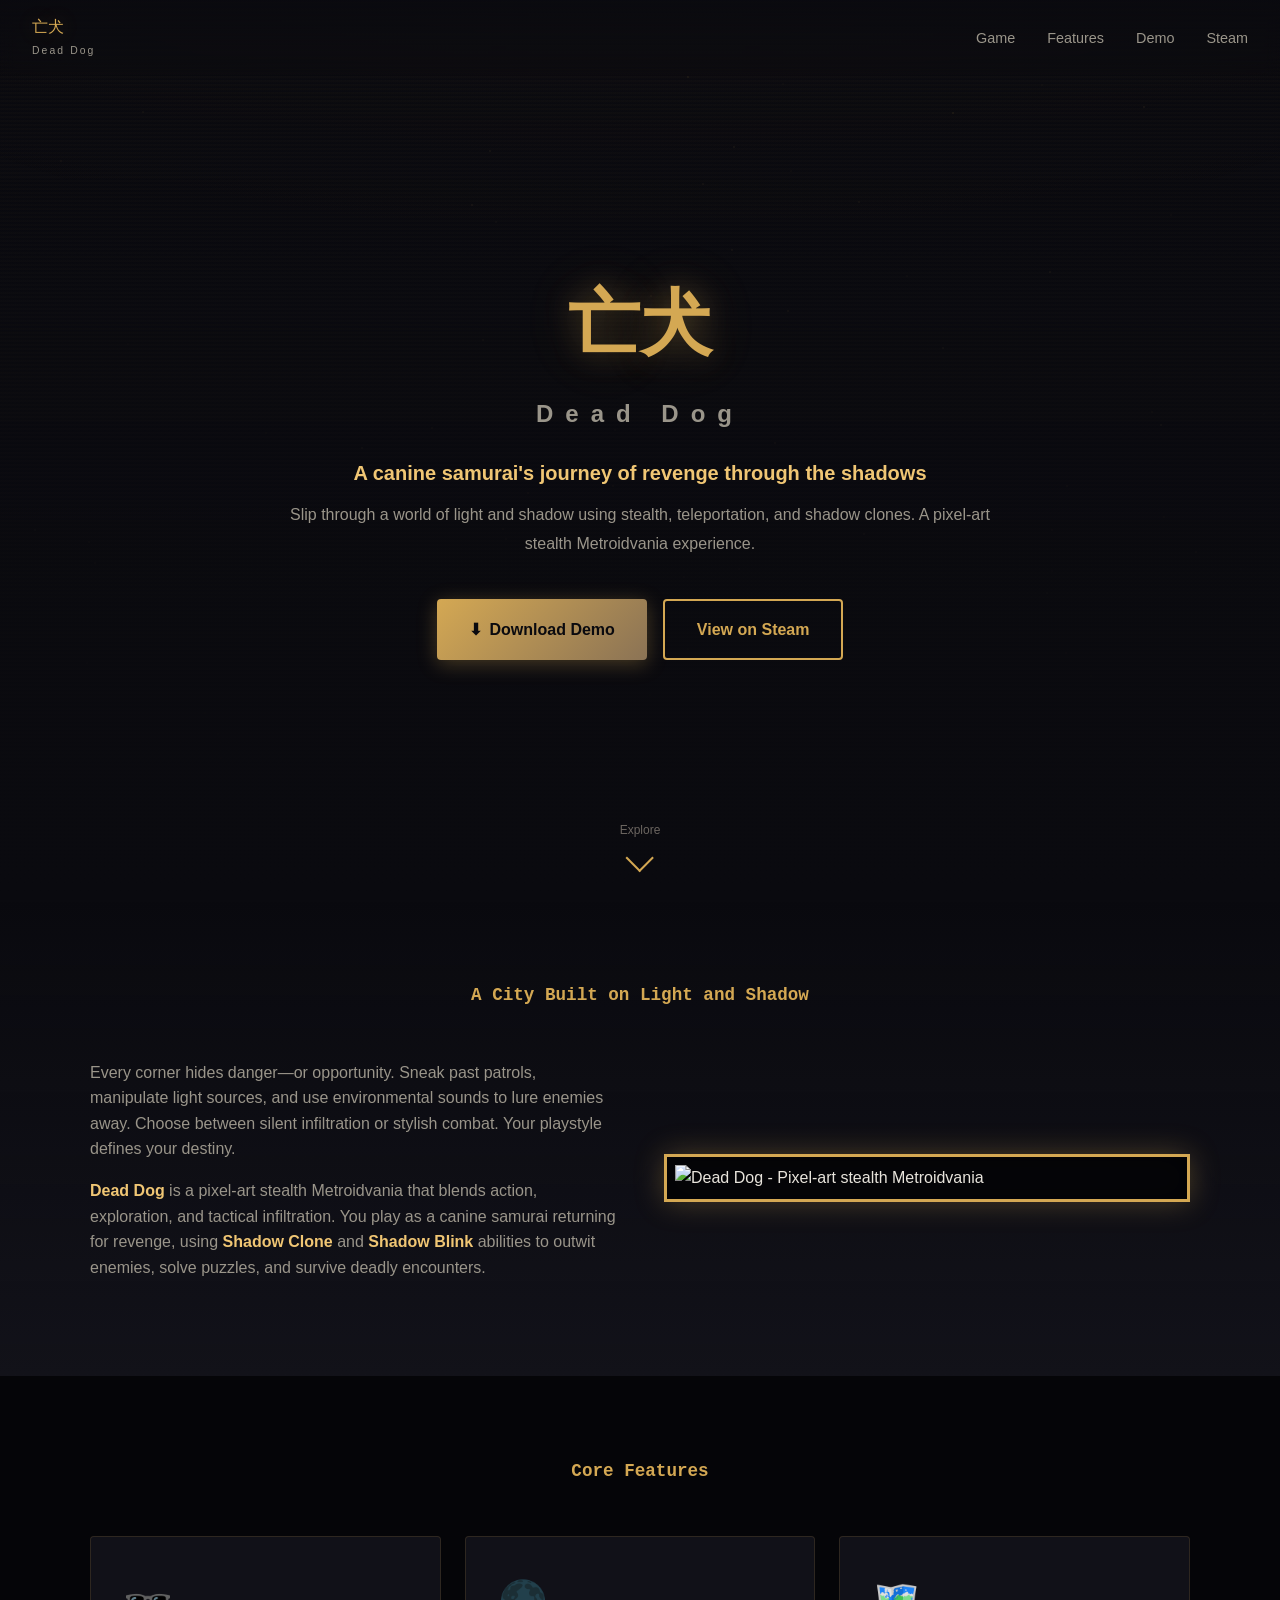
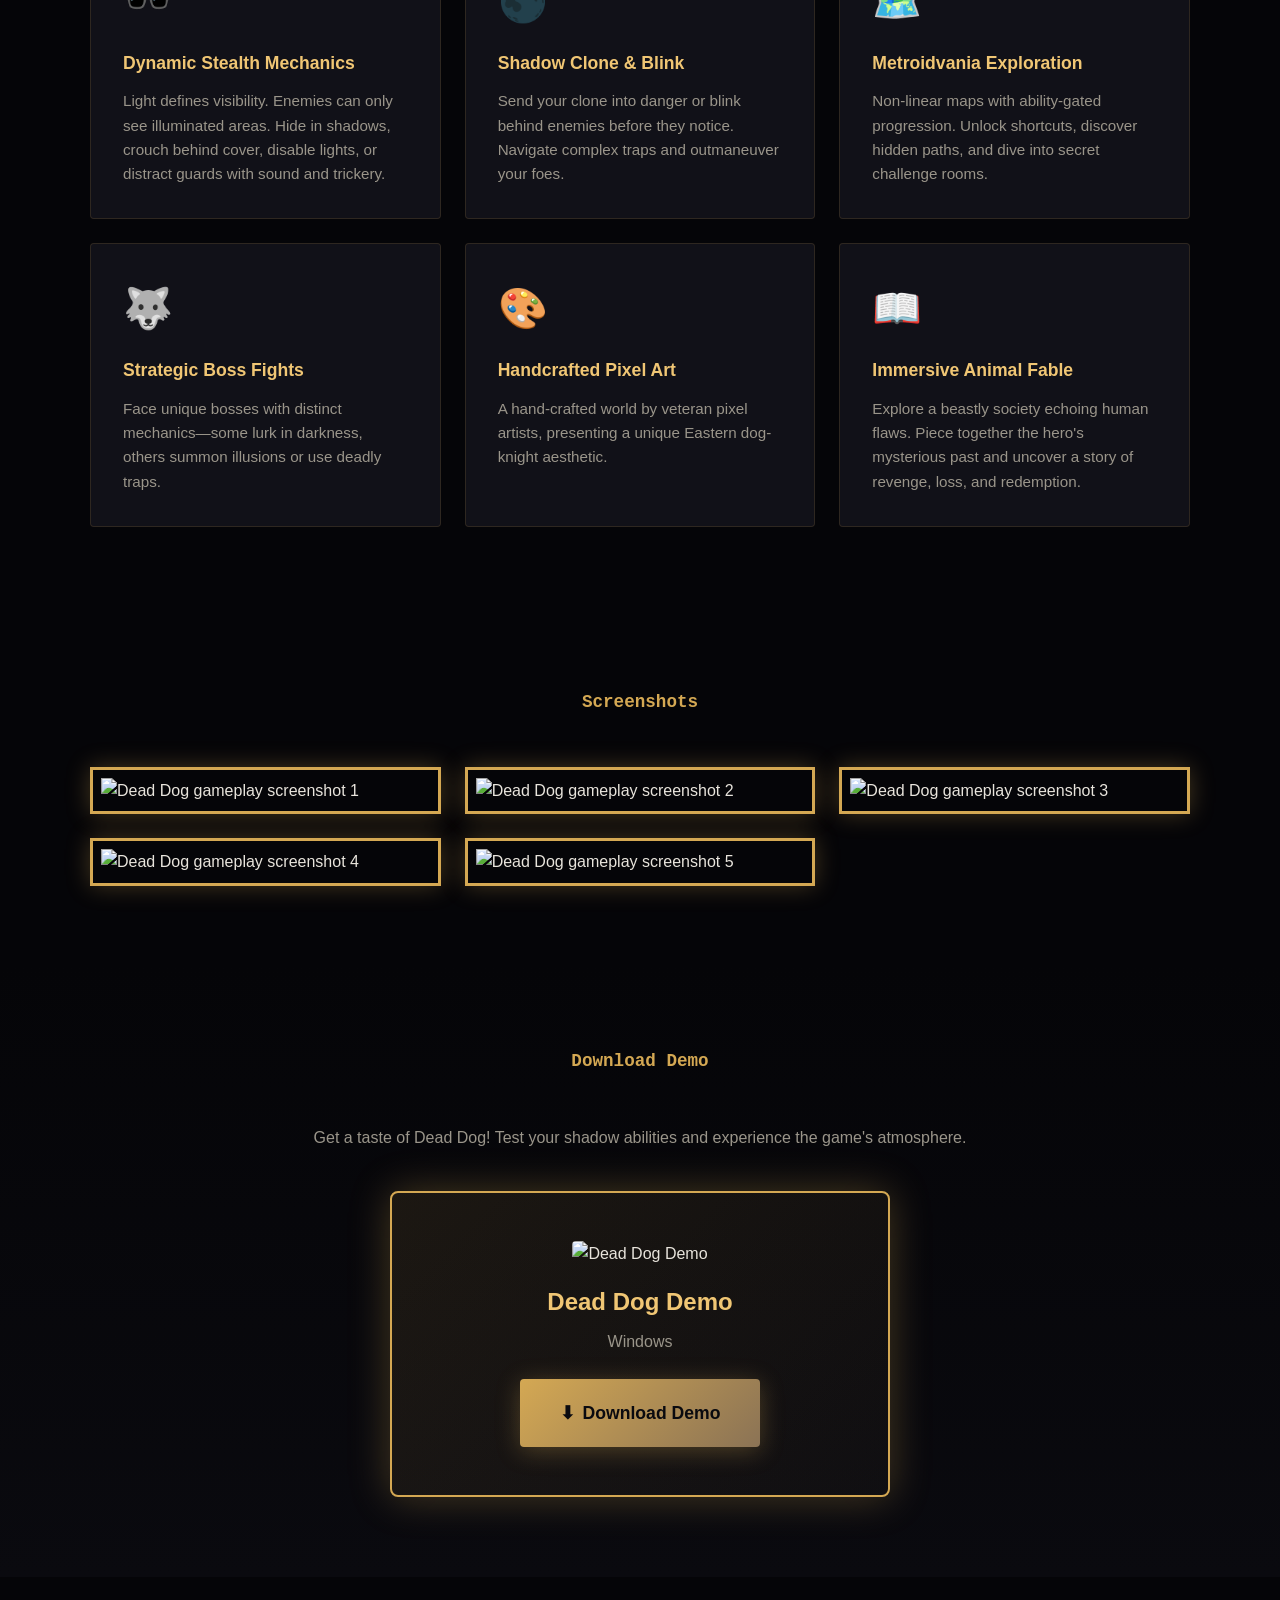
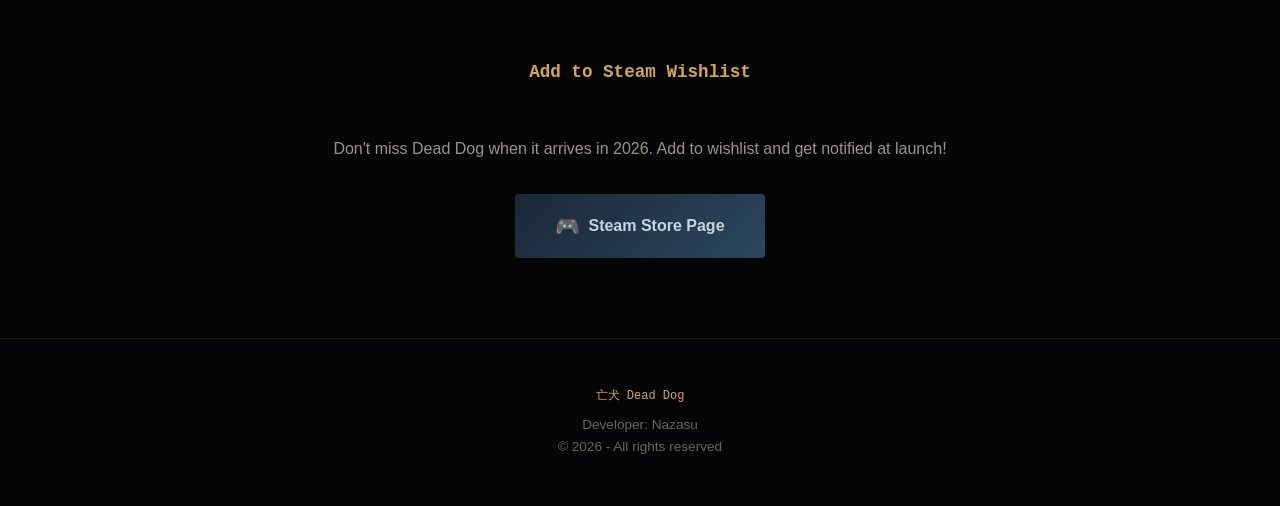
==== commit ef11e00a: "Update index.html" ====
--- a/index.html
+++ b/index.html
@@ -1,21 +1,22 @@
 <!DOCTYPE html>
-<html lang="en"><head>
-<meta http-equiv="content-type" content="text/html; charset=UTF-8">
+<html lang="tr">
+<head>
     <meta charset="UTF-8">
     <meta name="viewport" content="width=device-width, initial-scale=1.0">
     <title>亡犬 Dead Dog | Stealth Metroidvania</title>
     <link rel="preconnect" href="https://fonts.googleapis.com/">
     <link rel="preconnect" href="https://fonts.gstatic.com/" crossorigin="">
     <link href="css2.css" rel="stylesheet">
-    <link rel="stylesheet" href=styles.css">
-<style>
+    <link rel="stylesheet" href="styles.css">
+    <style>
         @keyframes float {
             0%, 100% { transform: translate(0, 0); opacity: 0.3; }
             25% { transform: translate(10px, -20px); opacity: 0.6; }
             50% { transform: translate(-5px, -40px); opacity: 0.4; }
             75% { transform: translate(15px, -60px); opacity: 0.2; }
         }
-    </style></head>
+    </style>
+</head>
 <body>
     <!-- Particle background -->
     <div class="particles" id="particles"><div class="particle" style="position: absolute; width: 2px; height: 2px; background: rgba(212, 168, 83, 0.394); border-radius: 50%; left: 10.0068%; top: 90.8585%; animation: 8.17837s ease-in-out 4.53805s infinite float;"></div><div class="particle" style="position: absolute; width: 2px; height: 2px; background: rgba(212, 168, 83, 0.156); border-radius: 50%; left: 27.6102%; top: 83.1489%; animation: 10.4655s ease-in-out 0.444472s infinite float;"></div><div class="particle" style="position: absolute; width: 2px; height: 2px; background: rgba(212, 168, 83, 0.337); border-radius: 50%; left: 73.6131%; top: 38.5049%; animation: 5.44588s ease-in-out 1.58074s infinite float;"></div><div class="particle" style="position: absolute; width: 2px; height: 2px; background: rgba(212, 168, 83, 0.318); border-radius: 50%; left: 28.2798%; top: 93.6227%; animation: 7.32895s ease-in-out 0.965299s infinite float;"></div><div class="particle" style="position: absolute; width: 2px; height: 2px; background: rgba(212, 168, 83, 0.338); border-radius: 50%; left: 83.2374%; top: 72.4091%; animation: 13.1471s ease-in-out 2.11231s infinite float;"></div><div class="particle" style="position: absolute; width: 2px; height: 2px; background: rgba(212, 168, 83, 0.11); border-radius: 50%; left: 61.0955%; top: 9.23346%; animation: 8.43431s ease-in-out 1.12164s infinite float;"></div><div class="particle" style="position: absolute; width: 2px; height: 2px; background: rgba(212, 168, 83, 0.282); border-radius: 50%; left: 19.9783%; top: 6.46774%; animation: 5.61163s ease-in-out 3.96258s infinite float;"></div><div class="particle" style="position: absolute; width: 2px; height: 2px; background: rgba(212, 168, 83, 0.26); border-radius: 50%; left: 50.7358%; top: 77.1578%; animation: 8.74538s ease-in-out 4.62765s infinite float;"></div><div class="particle" style="position: absolute; width: 2px; height: 2px; background: rgba(212, 168, 83, 0.363); border-radius: 50%; left: 67.43%; top: 59.1725%; animation: 8.5806s ease-in-out 1.9822s infinite float;"></div><div class="particle" style="position: absolute; width: 2px; height: 2px; background: rgba(212, 168, 83, 0.366); border-radius: 50%; left: 81.9692%; top: 30.1529%; animation: 5.19213s ease-in-out 1.39438s infinite float;"></div><div class="particle" style="position: absolute; width: 2px; height: 2px; background: rgba(212, 168, 83, 0.13); border-radius: 50%; left: 20.977%; top: 1.66351%; animation: 8.96888s ease-in-out 3.64156s infinite float;"></div><div class="particle" style="position: absolute; width: 2px; height: 2px; background: rgba(212, 168, 83, 0.339); border-radius: 50%; left: 28.2413%; top: 49.6167%; animation: 13.2369s ease-in-out 0.639628s infinite float;"></div><div class="particle" style="position: absolute; width: 2px; height: 2px; background: rgba(212, 168, 83, 0.114); border-radius: 50%; left: 61.6889%; top: 18.9241%; animation: 8.51031s ease-in-out 4.46686s infinite float;"></div><div class="particle" style="position: absolute; width: 2px; height: 2px; background: rgba(212, 168, 83, 0.176); border-radius: 50%; left: 70.8069%; top: 30.5202%; animation: 11.3601s ease-in-out 3.41678s infinite float;"></div><div class="particle" style="position: absolute; width: 2px; height: 2px; background: rgba(212, 168, 83, 0.37); border-radius: 50%; left: 35.4831%; top: 86.4818%; animation: 12.0825s ease-in-out 3.93768s infinite float;"></div><div class="particle" style="position: absolute; width: 2px; height: 2px; background: rgba(212, 168, 83, 0.351); border-radius: 50%; left: 83.2646%; top: 53.9112%; animation: 8.09622s ease-in-out 2.31198s infinite float;"></div><div class="particle" style="position: absolute; width: 2px; height: 2px; background: rgba(212, 168, 83, 0.325); border-radius: 50%; left: 89.3257%; top: 11.7936%; animation: 13.7192s ease-in-out 2.39403s infinite float;"></div><div class="particle" style="position: absolute; width: 2px; height: 2px; background: rgba(212, 168, 83, 0.186); border-radius: 50%; left: 81.2402%; top: 5.49772%; animation: 9.30309s ease-in-out 2.39985s infinite float;"></div><div class="particle" style="position: absolute; width: 2px; height: 2px; background: rgba(212, 168, 83, 0.235); border-radius: 50%; left: 90.853%; top: 57.3839%; animation: 10.763s ease-in-out 4.27739s infinite float;"></div><div class="particle" style="position: absolute; width: 2px; height: 2px; background: rgba(212, 168, 83, 0.204); border-radius: 50%; left: 18.3117%; top: 93.8467%; animation: 14.603s ease-in-out 0.661325s infinite float;"></div><div class="particle" style="position: absolute; width: 2px; height: 2px; background: rgba(212, 168, 83, 0.156); border-radius: 50%; left: 45.4073%; top: 70.7293%; animation: 7.88731s ease-in-out 2.52663s infinite float;"></div><div class="particle" style="position: absolute; width: 2px; height: 2px; background: rgba(212, 168, 83, 0.206); border-radius: 50%; left: 33.7037%; top: 47.4029%; animation: 11.7595s ease-in-out 0.722897s infinite float;"></div><div class="particle" style="position: absolute; width: 2px; height: 2px; background: rgba(212, 168, 83, 0.124); border-radius: 50%; left: 91.4064%; top: 23.7499%; animation: 6.80279s ease-in-out 3.83564s infinite float;"></div><div class="particle" style="position: absolute; width: 2px; height: 2px; background: rgba(212, 168, 83, 0.3); border-radius: 50%; left: 81.7202%; top: 65.7332%; animation: 5.10546s ease-in-out 1.7214s infinite float;"></div><div class="particle" style="position: absolute; width: 2px; height: 2px; background: rgba(212, 168, 83, 0.139); border-radius: 50%; left: 53.9939%; top: 74.6238%; animation: 13.2296s ease-in-out 3.04839s infinite float;"></div><div class="particle" style="position: absolute; width: 2px; height: 2px; background: rgba(212, 168, 83, 0.274); border-radius: 50%; left: 82.079%; top: 58.8188%; animation: 11.5646s ease-in-out 0.391269s infinite float;"></div><div class="particle" style="position: absolute; width: 2px; height: 2px; background: rgba(212, 168, 83, 0.33); border-radius: 50%; left: 15.9401%; top: 79.1638%; animation: 10.6796s ease-in-out 0.714846s infinite float;"></div><div class="particle" style="position: absolute; width: 2px; height: 2px; background: rgba(212, 168, 83, 0.193); border-radius: 50%; left: 61.7332%; top: 2.96548%; animation: 9.04075s ease-in-out 2.57875s infinite float;"></div><div class="particle" style="position: absolute; width: 2px; height: 2px; background: rgba(212, 168, 83, 0.11); border-radius: 50%; left: 76.6168%; top: 86.1677%; animation: 8.36043s ease-in-out 1.22026s infinite float;"></div><div class="particle" style="position: absolute; width: 2px; height: 2px; background: rgba(212, 168, 83, 0.306); border-radius: 50%; left: 38.195%; top: 16.6642%; animation: 8.25646s ease-in-out 2.84586s infinite float;"></div><div class="particle" style="position: absolute; width: 2px; height: 2px; background: rgba(212, 168, 83, 0.31); border-radius: 50%; left: 50.7493%; top: 32.7383%; animation: 10.4851s ease-in-out 3.05519s infinite float;"></div><div class="particle" style="position: absolute; width: 2px; height: 2px; background: rgba(212, 168, 83, 0.35); border-radius: 50%; left: 41.1641%; top: 54.6651%; animation: 10.0522s ease-in-out 0.0573938s infinite float;"></div><div class="particle" style="position: absolute; width: 2px; height: 2px; background: rgba(212, 168, 83, 0.166); border-radius: 50%; left: 38.6715%; top: 24.5507%; animation: 6.31196s ease-in-out 3.35409s infinite float;"></div><div class="particle" style="position: absolute; width: 2px; height: 2px; background: rgba(212, 168, 83, 0.325); border-radius: 50%; left: 40.0631%; top: 98.8878%; animation: 12.0092s ease-in-out 1.16388s infinite float;"></div><div class="particle" style="position: absolute; width: 2px; height: 2px; background: rgba(212, 168, 83, 0.312); border-radius: 50%; left: 6.85318%; top: 60.135%; animation: 11.8869s ease-in-out 0.542176s infinite float;"></div><div class="particle" style="position: absolute; width: 2px; height: 2px; background: rgba(212, 168, 83, 0.36); border-radius: 50%; left: 61.4869%; top: 34.4218%; animation: 5.81893s ease-in-out 1.4308s infinite float;"></div><div class="particle" style="position: absolute; width: 2px; height: 2px; background: rgba(212, 168, 83, 0.284); border-radius: 50%; left: 93.3743%; top: 61.1875%; animation: 8.09791s ease-in-out 1.45829s infinite float;"></div><div class="particle" style="position: absolute; width: 2px; height: 2px; background: rgba(212, 168, 83, 0.2); border-radius: 50%; left: 85.1703%; top: 75.0139%; animation: 11.9112s ease-in-out 3.6775s infinite float;"></div><div class="particle" style="position: absolute; width: 2px; height: 2px; background: rgba(212, 168, 83, 0.307); border-radius: 50%; left: 7.37075%; top: 62.4628%; animation: 13.0443s ease-in-out 0.0516313s infinite float;"></div><div class="particle" style="position: absolute; width: 2px; height: 2px; background: rgba(212, 168, 83, 0.2); border-radius: 50%; left: 11.0827%; top: 12.3772%; animation: 5.92572s ease-in-out 2.05079s infinite float;"></div></div>
@@ -41,7 +42,7 @@
 
     <!-- Hero Section -->
     <header class="hero">
-        <div class="hero-bg" style="background-image: url('images/header.jpg');"></div>
+        <div class="hero-bg" style="background-image: url('images/capsule.jpg');"></div>
         <div class="hero-overlay"></div>
         <div class="hero-content">
             <h1 class="hero-title">
@@ -84,7 +85,7 @@
                 </div>
                 <div class="about-visual">
                     <div class="pixel-frame">
-                        <img src="capsule.jpg" alt="Dead Dog - Pixel-art stealth Metroidvania" class="game-capsule">
+                        <img src="images/capsule.jpg" alt="Dead Dog - Pixel-art stealth Metroidvania" class="game-capsule">
                     </div>
                 </div>
             </div>
@@ -140,19 +141,19 @@
             <h2 class="section-title">Screenshots</h2>
             <div class="screenshot-gallery">
                 <div class="screenshot-frame">
-                    <img src="screenshot1.jpg" alt="Dead Dog gameplay screenshot 1">
-                </div>
-                <div class="screenshot-frame">
-                    <img src="screenshot2.jpg" alt="Dead Dog gameplay screenshot 2">
-                </div>
-                <div class="screenshot-frame">
-                    <img src="screenshot3.jpg" alt="Dead Dog gameplay screenshot 3">
-                </div>
-                <div class="screenshot-frame">
-                    <img src="screenshot4.jpg" alt="Dead Dog gameplay screenshot 4">
-                </div>
-                <div class="screenshot-frame">
-                    <img src="screenshot5.jpg" alt="Dead Dog gameplay screenshot 5">
+                    <img src="images/screenshot1.jpg" alt="Dead Dog gameplay screenshot 1">
+                </div>
+                <div class="screenshot-frame">
+                    <img src="images/screenshot2.jpg" alt="Dead Dog gameplay screenshot 2">
+                </div>
+                <div class="screenshot-frame">
+                    <img src="images/screenshot3.jpg" alt="Dead Dog gameplay screenshot 3">
+                </div>
+                <div class="screenshot-frame">
+                    <img src="images/screenshot4.jpg" alt="Dead Dog gameplay screenshot 4">
+                </div>
+                <div class="screenshot-frame">
+                    <img src="images/screenshot5.jpg" alt="Dead Dog gameplay screenshot 5">
                 </div>
             </div>
         </div>
@@ -165,7 +166,7 @@
             <p class="demo-desc">Get a taste of Dead Dog! Test your shadow abilities and experience the game's atmosphere.</p>
             <div class="demo-card">
                 <div class="demo-content">
-                    <img src="capsule.jpg" alt="Dead Dog Demo" class="demo-thumb">
+                    <img src="images/capsule.jpg" alt="Dead Dog Demo" class="demo-thumb">
                     <h3>Dead Dog Demo</h3>
                     <p>Windows</p>
                     <a href="https://gofile.io/d/uewrLF" class="btn btn-demo" id="demo-download" target="_blank" rel="noopener">
--- a/styles.css
+++ b/styles.css
@@ -0,0 +1,580 @@
+/* ===== CSS Variables ===== */
+:root {
+    --bg-dark: #0a0a0f;
+    --bg-darker: #050508;
+    --accent-amber: #d4a853;
+    --accent-gold: #f0c674;
+    --accent-dim: #8b7355;
+    --shadow-dark: #1a1a24;
+    --text-primary: #e8e4dc;
+    --text-secondary: #9a958a;
+    --text-muted: #6b6560;
+    --border-subtle: rgba(212, 168, 83, 0.15);
+    --glow-amber: rgba(212, 168, 83, 0.3);
+}
+
+/* ===== Reset & Base ===== */
+*, *::before, *::after {
+    box-sizing: border-box;
+    margin: 0;
+    padding: 0;
+}
+
+html {
+    scroll-behavior: smooth;
+}
+
+body {
+    font-family: 'Noto Sans', -apple-system, sans-serif;
+    background: var(--bg-dark);
+    color: var(--text-primary);
+    line-height: 1.6;
+    overflow-x: hidden;
+}
+
+/* ===== Particles Background ===== */
+.particles {
+    position: fixed;
+    top: 0;
+    left: 0;
+    width: 100%;
+    height: 100%;
+    pointer-events: none;
+    z-index: 0;
+    background: 
+        radial-gradient(ellipse 80% 50% at 50% -20%, rgba(212, 168, 83, 0.08), transparent),
+        radial-gradient(ellipse 60% 40% at 80% 100%, rgba(139, 115, 85, 0.06), transparent),
+        radial-gradient(ellipse 50% 30% at 10% 80%, rgba(212, 168, 83, 0.04), transparent);
+}
+
+/* ===== Navigation ===== */
+.navbar {
+    position: fixed;
+    top: 0;
+    left: 0;
+    right: 0;
+    z-index: 1000;
+    display: flex;
+    justify-content: space-between;
+    align-items: center;
+    padding: 1rem 2rem;
+    background: linear-gradient(to bottom, rgba(10, 10, 15, 0.95), transparent);
+    backdrop-filter: blur(8px);
+    transition: background 0.3s ease;
+}
+
+.navbar.scrolled {
+    background: rgba(10, 10, 15, 0.98);
+    border-bottom: 1px solid var(--border-subtle);
+}
+
+.nav-brand {
+    display: flex;
+    flex-direction: column;
+    gap: 0.1rem;
+}
+
+.logo-text {
+    font-family: 'Press Start 2P', monospace;
+    font-size: 1rem;
+    color: var(--accent-amber);
+    text-shadow: 0 0 20px var(--glow-amber);
+}
+
+.logo-sub {
+    font-size: 0.65rem;
+    color: var(--text-secondary);
+    letter-spacing: 0.2em;
+}
+
+.nav-links {
+    display: flex;
+    list-style: none;
+    gap: 2rem;
+}
+
+.nav-links a {
+    color: var(--text-secondary);
+    text-decoration: none;
+    font-weight: 500;
+    font-size: 0.9rem;
+    transition: color 0.2s ease;
+}
+
+.nav-links a:hover {
+    color: var(--accent-amber);
+}
+
+.nav-toggle {
+    display: none;
+    flex-direction: column;
+    gap: 5px;
+    background: none;
+    border: none;
+    cursor: pointer;
+    padding: 5px;
+}
+
+.nav-toggle span {
+    width: 24px;
+    height: 2px;
+    background: var(--accent-amber);
+}
+
+/* ===== Hero Section ===== */
+.hero {
+    position: relative;
+    min-height: 100vh;
+    display: flex;
+    flex-direction: column;
+    justify-content: center;
+    align-items: center;
+    text-align: center;
+    padding: 6rem 2rem 4rem;
+    z-index: 1;
+}
+
+.hero-bg {
+    position: absolute;
+    inset: 0;
+    background-size: cover;
+    background-position: center;
+    background-repeat: no-repeat;
+}
+
+.hero-bg::after {
+    content: '';
+    position: absolute;
+    inset: 0;
+    background: linear-gradient(180deg, rgba(10, 10, 15, 0.7) 0%, rgba(10, 10, 15, 0.95) 100%);
+}
+
+.hero-overlay {
+    position: absolute;
+    inset: 0;
+    background: 
+        linear-gradient(180deg, transparent 0%, var(--bg-dark) 100%),
+        repeating-linear-gradient(
+            0deg,
+            transparent,
+            transparent 2px,
+            rgba(212, 168, 83, 0.02) 2px,
+            rgba(212, 168, 83, 0.02) 4px
+        );
+    pointer-events: none;
+}
+
+.hero-content {
+    position: relative;
+    max-width: 700px;
+}
+
+.hero-title {
+    margin-bottom: 1.5rem;
+}
+
+.title-main {
+    display: block;
+    font-family: 'Press Start 2P', monospace;
+    font-size: clamp(2.5rem, 8vw, 4.5rem);
+    color: var(--accent-amber);
+    text-shadow: 
+        0 0 30px var(--glow-amber),
+        0 0 60px rgba(212, 168, 83, 0.2);
+    animation: pulse-glow 3s ease-in-out infinite;
+}
+
+.title-sub {
+    display: block;
+    font-size: clamp(1rem, 3vw, 1.5rem);
+    color: var(--text-secondary);
+    letter-spacing: 0.5em;
+    margin-top: 0.5rem;
+}
+
+.hero-tagline {
+    font-size: 1.25rem;
+    color: var(--accent-gold);
+    font-weight: 600;
+    margin-bottom: 0.75rem;
+}
+
+.hero-desc {
+    color: var(--text-secondary);
+    font-size: 1rem;
+    margin-bottom: 2.5rem;
+    line-height: 1.8;
+}
+
+.hero-buttons {
+    display: flex;
+    gap: 1rem;
+    justify-content: center;
+    flex-wrap: wrap;
+}
+
+.btn {
+    display: inline-flex;
+    align-items: center;
+    gap: 0.5rem;
+    padding: 1rem 2rem;
+    font-family: inherit;
+    font-size: 1rem;
+    font-weight: 600;
+    text-decoration: none;
+    border-radius: 4px;
+    transition: all 0.25s ease;
+    cursor: pointer;
+    border: none;
+}
+
+.btn-primary {
+    background: linear-gradient(135deg, var(--accent-amber), var(--accent-dim));
+    color: var(--bg-dark);
+    box-shadow: 0 4px 20px var(--glow-amber);
+}
+
+.btn-primary:hover {
+    transform: translateY(-2px);
+    box-shadow: 0 6px 30px var(--glow-amber);
+}
+
+.btn-secondary {
+    background: transparent;
+    color: var(--accent-amber);
+    border: 2px solid var(--accent-amber);
+}
+
+.btn-secondary:hover {
+    background: rgba(212, 168, 83, 0.15);
+}
+
+.hero-scroll {
+    position: absolute;
+    bottom: 2rem;
+    left: 50%;
+    transform: translateX(-50%);
+    display: flex;
+    flex-direction: column;
+    align-items: center;
+    gap: 0.5rem;
+    color: var(--text-muted);
+    font-size: 0.75rem;
+}
+
+.scroll-arrow {
+    width: 20px;
+    height: 20px;
+    border-right: 2px solid var(--accent-amber);
+    border-bottom: 2px solid var(--accent-amber);
+    transform: rotate(45deg);
+    animation: bounce 2s ease-in-out infinite;
+}
+
+@keyframes pulse-glow {
+    0%, 100% { opacity: 1; }
+    50% { opacity: 0.85; }
+}
+
+@keyframes bounce {
+    0%, 100% { transform: rotate(45deg) translateY(0); }
+    50% { transform: rotate(45deg) translateY(8px); }
+}
+
+/* ===== Sections ===== */
+.section {
+    position: relative;
+    padding: 5rem 2rem;
+    z-index: 1;
+}
+
+.container {
+    max-width: 1100px;
+    margin: 0 auto;
+}
+
+.section-title {
+    font-family: 'Press Start 2P', monospace;
+    font-size: clamp(0.9rem, 2.5vw, 1.1rem);
+    color: var(--accent-amber);
+    text-align: center;
+    margin-bottom: 3rem;
+    line-height: 1.8;
+}
+
+/* ===== About Section ===== */
+.about {
+    background: linear-gradient(180deg, transparent, rgba(26, 26, 36, 0.5));
+}
+
+.about-grid {
+    display: grid;
+    grid-template-columns: 1fr 1fr;
+    gap: 3rem;
+    align-items: center;
+}
+
+.about-text p {
+    color: var(--text-secondary);
+    margin-bottom: 1rem;
+}
+
+.about-text strong {
+    color: var(--accent-gold);
+}
+
+.pixel-frame {
+    border: 3px solid var(--accent-amber);
+    padding: 0.5rem;
+    background: var(--bg-darker);
+    box-shadow: 
+        inset 0 0 30px rgba(0,0,0,0.5),
+        0 0 30px var(--glow-amber);
+}
+
+.game-capsule {
+    width: 100%;
+    height: auto;
+    display: block;
+}
+
+/* ===== Screenshot Section ===== */
+.screenshot-section {
+    background: var(--bg-darker);
+}
+
+.screenshot-gallery {
+    display: grid;
+    grid-template-columns: repeat(auto-fit, minmax(320px, 1fr));
+    gap: 1.5rem;
+}
+
+.screenshot-frame {
+    border: 3px solid var(--accent-amber);
+    padding: 0.5rem;
+    background: var(--bg-darker);
+    box-shadow: 0 0 25px var(--glow-amber);
+    overflow: hidden;
+    transition: transform 0.3s ease, box-shadow 0.3s ease;
+}
+
+.screenshot-frame:hover {
+    transform: translateY(-4px);
+    box-shadow: 0 0 40px var(--glow-amber);
+}
+
+.screenshot-frame img {
+    width: 100%;
+    height: auto;
+    display: block;
+}
+
+/* ===== Features Section ===== */
+.features {
+    background: var(--bg-darker);
+}
+
+.features-grid {
+    display: grid;
+    grid-template-columns: repeat(auto-fit, minmax(300px, 1fr));
+    gap: 1.5rem;
+}
+
+.feature-card {
+    background: rgba(26, 26, 36, 0.6);
+    border: 1px solid var(--border-subtle);
+    padding: 2rem;
+    border-radius: 4px;
+    transition: all 0.3s ease;
+}
+
+.feature-card:hover {
+    border-color: var(--accent-amber);
+    box-shadow: 0 0 25px var(--glow-amber);
+    transform: translateY(-4px);
+}
+
+.feature-icon {
+    font-size: 2.5rem;
+    margin-bottom: 1rem;
+}
+
+.feature-card h3 {
+    color: var(--accent-gold);
+    font-size: 1.1rem;
+    margin-bottom: 0.75rem;
+}
+
+.feature-card p {
+    color: var(--text-secondary);
+    font-size: 0.95rem;
+}
+
+/* ===== Demo Section ===== */
+.demo-section {
+    background: linear-gradient(180deg, var(--bg-darker), var(--bg-dark));
+}
+
+.demo-desc {
+    text-align: center;
+    color: var(--text-secondary);
+    margin-bottom: 2.5rem;
+}
+
+.demo-card {
+    max-width: 500px;
+    margin: 0 auto;
+    background: linear-gradient(135deg, rgba(212, 168, 83, 0.1), rgba(139, 115, 85, 0.05));
+    border: 2px solid var(--accent-amber);
+    border-radius: 8px;
+    padding: 3rem;
+    box-shadow: 0 0 40px var(--glow-amber);
+}
+
+.demo-content {
+    text-align: center;
+}
+
+.demo-thumb {
+    width: 100%;
+    max-width: 400px;
+    height: auto;
+    border-radius: 4px;
+    margin-bottom: 1rem;
+}
+
+.demo-icon {
+    font-size: 4rem;
+    margin-bottom: 1rem;
+}
+
+.demo-content h3 {
+    color: var(--accent-gold);
+    font-size: 1.5rem;
+    margin-bottom: 0.5rem;
+}
+
+.demo-content p {
+    color: var(--text-secondary);
+    margin-bottom: 1.5rem;
+}
+
+.btn-demo {
+    background: linear-gradient(135deg, var(--accent-amber), var(--accent-dim));
+    color: var(--bg-dark);
+    font-size: 1.1rem;
+    padding: 1.25rem 2.5rem;
+    box-shadow: 0 4px 25px var(--glow-amber);
+}
+
+.btn-demo:hover {
+    transform: translateY(-3px) scale(1.02);
+    box-shadow: 0 8px 35px var(--glow-amber);
+}
+
+.demo-note {
+    margin-top: 1.5rem !important;
+    font-size: 0.8rem !important;
+    color: var(--text-muted) !important;
+}
+
+.demo-note code {
+    background: rgba(0,0,0,0.3);
+    padding: 0.2em 0.4em;
+    border-radius: 2px;
+    font-size: 0.85em;
+}
+
+/* ===== Steam Section ===== */
+.steam-section {
+    background: var(--bg-darker);
+}
+
+.steam-desc {
+    text-align: center;
+    color: var(--text-secondary);
+    margin-bottom: 2rem;
+}
+
+.btn-steam {
+    display: inline-flex;
+    align-items: center;
+    gap: 0.5rem;
+    background: linear-gradient(135deg, #1b2838, #2a475e);
+    color: #c7d5e0;
+    padding: 1rem 2rem;
+    border-radius: 4px;
+    text-decoration: none;
+    font-weight: 600;
+    transition: all 0.25s ease;
+    margin: 0 auto;
+    display: flex;
+    justify-content: center;
+    max-width: 250px;
+}
+
+.btn-steam:hover {
+    background: linear-gradient(135deg, #2a475e, #66c0f4);
+    color: #fff;
+    transform: translateY(-2px);
+}
+
+.steam-icon {
+    font-size: 1.25rem;
+}
+
+/* ===== Footer ===== */
+.footer {
+    padding: 3rem 2rem;
+    background: var(--bg-darker);
+    border-top: 1px solid var(--border-subtle);
+    text-align: center;
+}
+
+.footer-brand {
+    font-family: 'Press Start 2P', monospace;
+    font-size: 0.75rem;
+    color: var(--accent-amber);
+    margin-bottom: 0.5rem;
+}
+
+.footer-dev, .footer-year {
+    color: var(--text-muted);
+    font-size: 0.85rem;
+}
+
+/* ===== Responsive ===== */
+@media (max-width: 768px) {
+    .nav-links {
+        display: none;
+        position: absolute;
+        top: 100%;
+        right: 1rem;
+        flex-direction: column;
+        background: rgba(10, 10, 15, 0.98);
+        padding: 1rem;
+        border-radius: 4px;
+        border: 1px solid var(--border-subtle);
+    }
+
+    .nav-links.active {
+        display: flex;
+    }
+
+    .nav-toggle {
+        display: flex;
+    }
+
+    .about-grid {
+        grid-template-columns: 1fr;
+    }
+
+    .hero-buttons {
+        flex-direction: column;
+    }
+
+    .btn {
+        width: 100%;
+        justify-content: center;
+    }
+}
